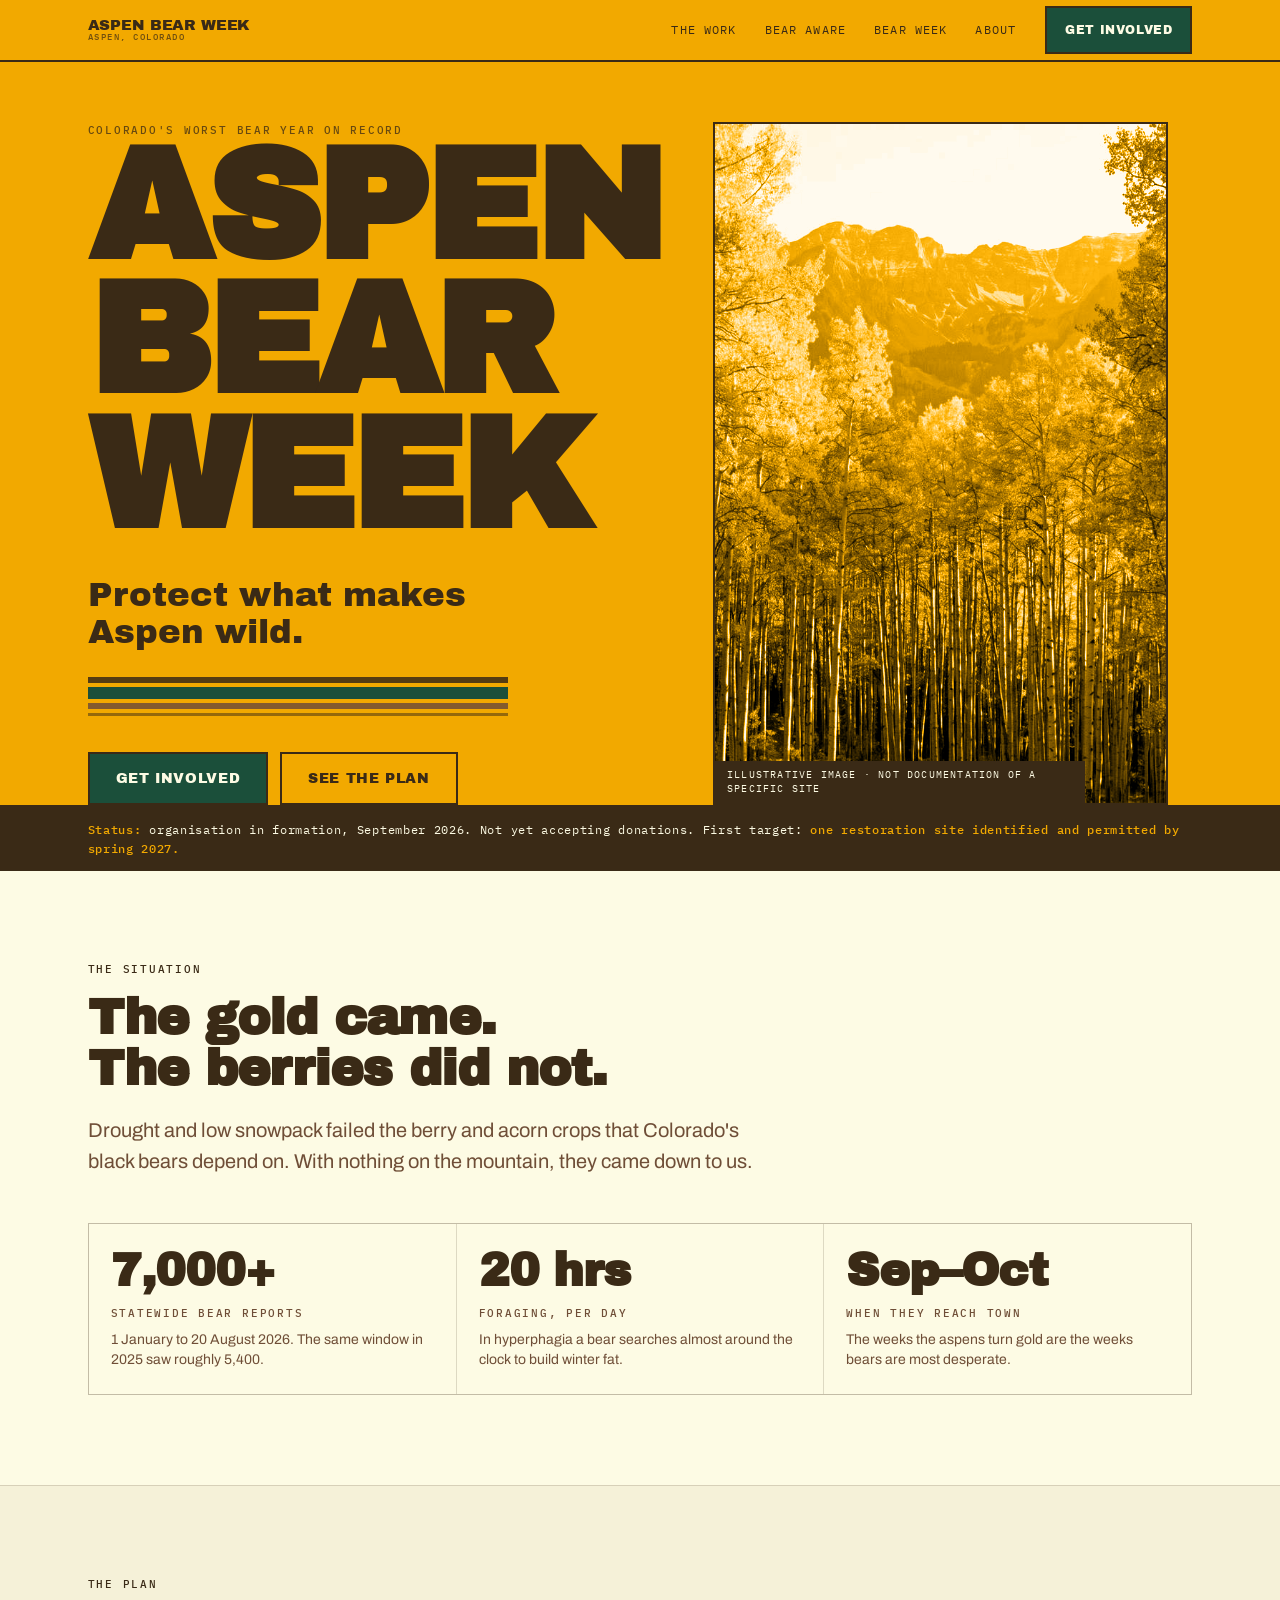
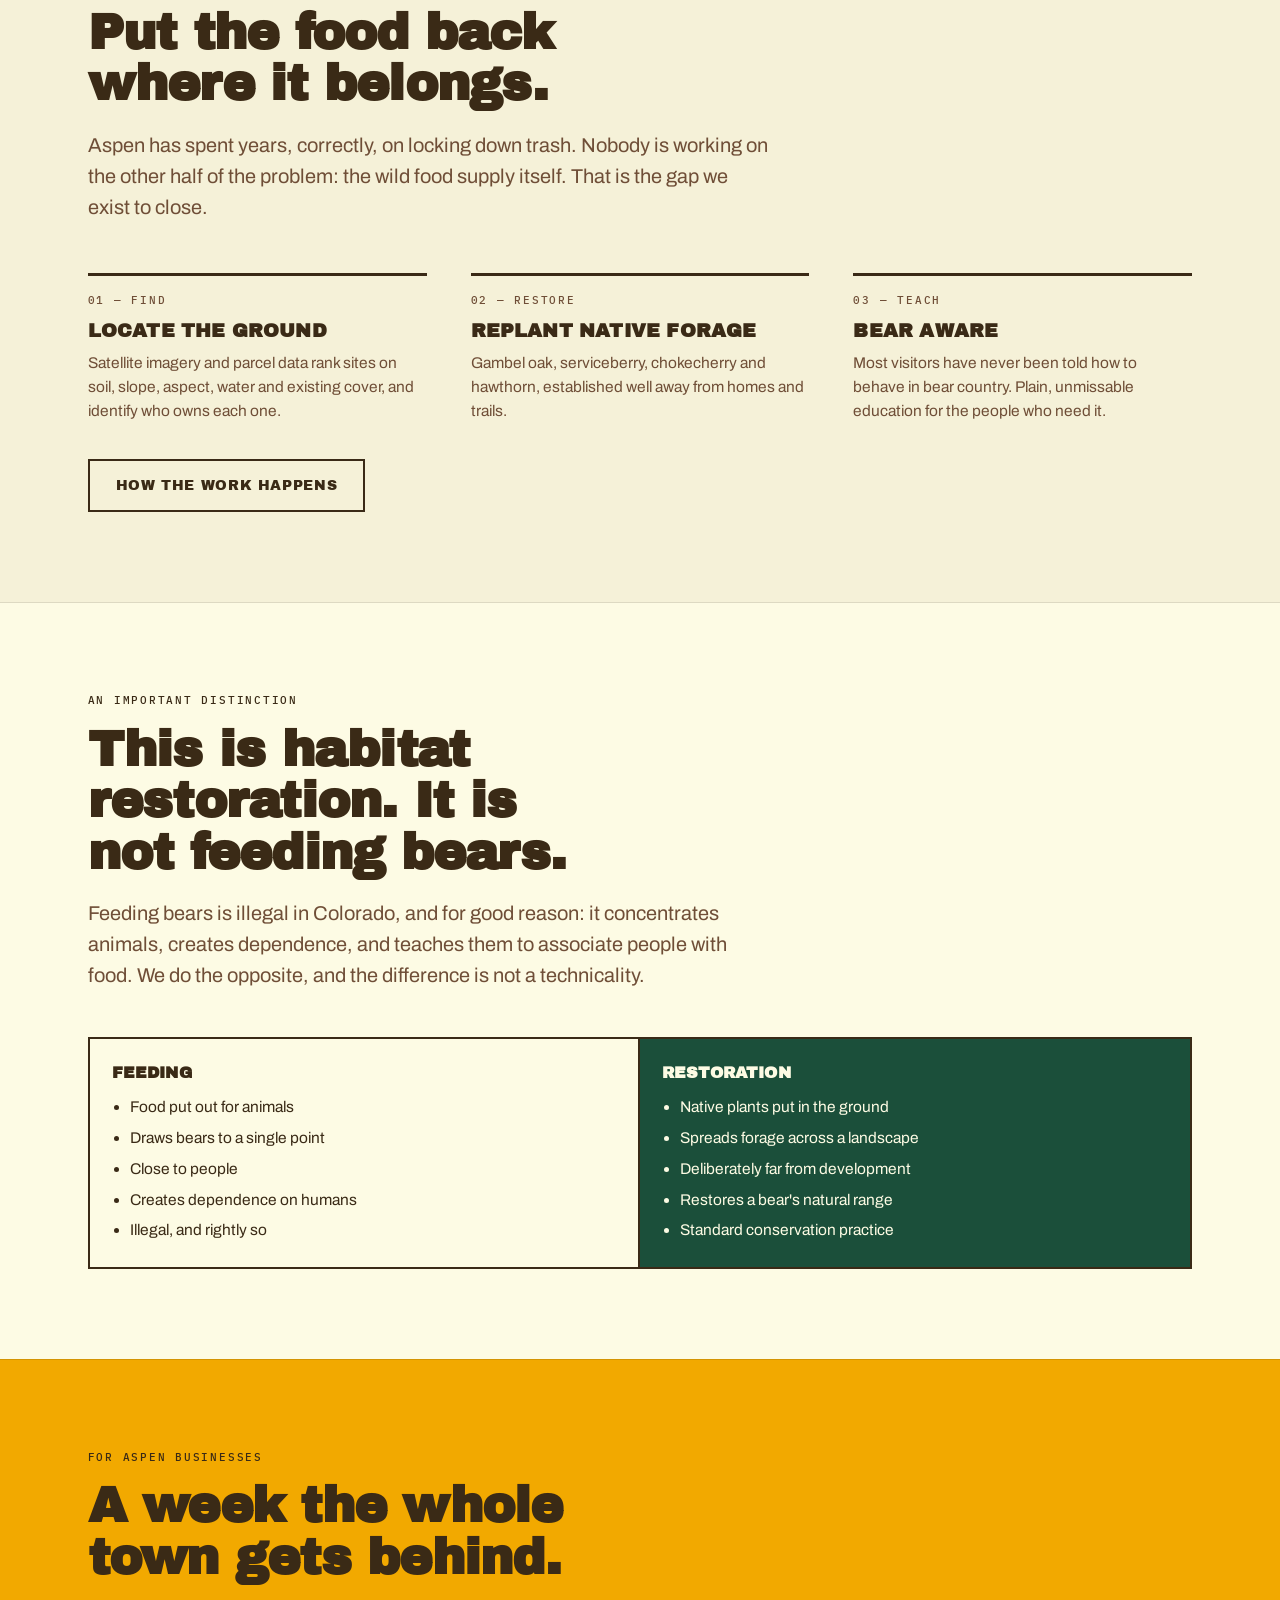
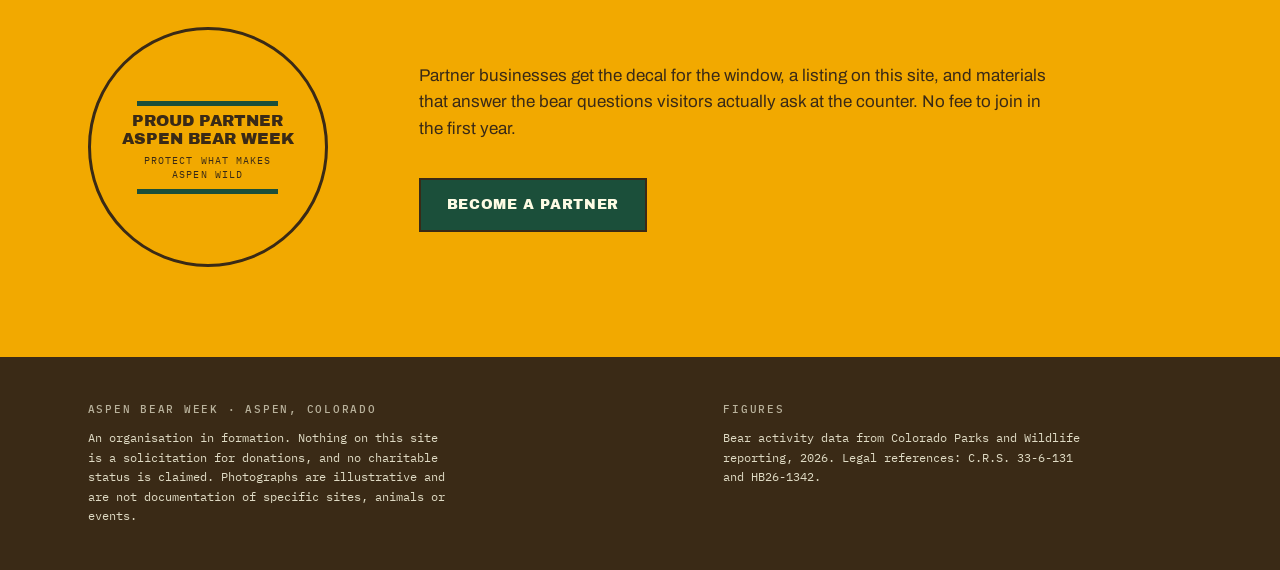
==== index.html @ c12201e0 "Aspen Bear Week: static site, six pages Multi-page rather than hash-routed, because search engines d" ====
<!doctype html>
<html lang="en">
<head>
<meta charset="utf-8">
<meta name="viewport" content="width=device-width, initial-scale=1">
<title>Aspen Bear Week</title>
<meta name="description" content="Colorado is having its worst bear year on record. Aspen Bear Week restores the native forage bears lost to drought, far from town. Habitat restoration, not feeding.">
<link rel="canonical" href="https://connor396.github.io/aspen-bear-week/">
<meta name="robots" content="index, follow">
<meta property="og:type" content="website">
<meta property="og:site_name" content="Aspen Bear Week">
<meta property="og:title" content="Aspen Bear Week">
<meta property="og:description" content="Colorado is having its worst bear year on record. Aspen Bear Week restores the native forage bears lost to drought, far from town. Habitat restoration, not feeding.">
<meta property="og:url" content="https://connor396.github.io/aspen-bear-week/">
<meta property="og:image" content="https://connor396.github.io/aspen-bear-week/assets/img/grove.jpg">
<meta name="twitter:card" content="summary_large_image">
<meta name="theme-color" content="#F2A900">
<link rel="preconnect" href="https://fonts.googleapis.com">
<link rel="preconnect" href="https://fonts.gstatic.com" crossorigin>
<link rel="stylesheet" href="https://fonts.googleapis.com/css2?family=Archivo+Black&family=Archivo:wght@400;500;600;700&family=IBM+Plex+Mono:wght@400;500&display=swap">
<link rel="stylesheet" href="assets/css/site.css">
</head>
<body>
<nav class="nav">
  <div class="nav-in">
    <a class="brand" href="">Aspen Bear Week<small>Aspen, Colorado</small></a>
    <button class="burger" id="burger" aria-expanded="false" aria-controls="links">Menu</button>
    <div class="links" id="links"><a href="the-work/">The Work</a><a href="bear-aware/">Bear Aware</a><a href="bear-week/">Bear Week</a><a href="about/">About</a></div>
    <a class="cta" href="get-involved/"><span class="cta-long">Get Involved</span><span class="cta-short">Join</span></a>
  </div>
</nav>

  <header class="hero">
    <div class="wrap hero-grid">
      <div>
        <span class="eyebrow" style="opacity:.75">Colorado's worst bear year on record</span>
        <h1 class="wordmark"><span>Aspen</span><span>Bear</span><span>Week</span></h1>
        <p class="claim">Protect what makes Aspen wild.</p>
        <div class="stripes" aria-hidden="true"><span></span><span></span><span></span><span></span></div>
        <div class="btns">
          <a class="btn" href="get-involved/">Get Involved</a>
          <a class="btn ghost" href="the-work/">See the plan</a>
        </div>
      </div>
      <figure class="media" style="margin:0">
        <img loading="lazy" decoding="async" src="assets/img/grove.jpg" alt="A dense aspen grove at peak autumn gold in the Colorado high country.">
        <figcaption>Illustrative image &middot; not documentation of a specific site</figcaption>
      </figure>
    </div>
  </header>

  <div class="status-bar">
    <div class="wrap">
      <b>Status:</b> organisation in formation, September 2026.
      Not yet accepting donations. First target: <b>one restoration site identified and permitted by spring 2027.</b>
    </div>
  </div>

  <section>
    <div class="wrap">
      <span class="eyebrow">The situation</span>
      <h2>The gold came. The berries did not.</h2>
      <p class="lede">Drought and low snowpack failed the berry and acorn crops that Colorado's
        black bears depend on. With nothing on the mountain, they came down to us.</p>
      <div class="grid3">
        <div class="fig"><b>7,000+</b><span class="eyebrow">Statewide bear reports</span>
          <small>1 January to 20 August 2026. The same window in 2025 saw roughly 5,400.</small></div>
        <div class="fig"><b>20 hrs</b><span class="eyebrow">Foraging, per day</span>
          <small>In hyperphagia a bear searches almost around the clock to build winter fat.</small></div>
        <div class="fig"><b>Sep&ndash;Oct</b><span class="eyebrow">When they reach town</span>
          <small>The weeks the aspens turn gold are the weeks bears are most desperate.</small></div>
      </div>
    </div>
  </section>

  <section class="band ruled">
    <div class="wrap">
      <span class="eyebrow">The plan</span>
      <h2>Put the food back where it belongs.</h2>
      <p class="lede">Aspen has spent years, correctly, on locking down trash. Nobody is working
        on the other half of the problem: the wild food supply itself. That is the gap we exist to close.</p>
      <div class="steps">
        <div class="step"><span class="eyebrow">01 &mdash; Find</span><h3>Locate the ground</h3>
          <p>Satellite imagery and parcel data rank sites on soil, slope, aspect, water and existing
             cover, and identify who owns each one.</p></div>
        <div class="step"><span class="eyebrow">02 &mdash; Restore</span><h3>Replant native forage</h3>
          <p>Gambel oak, serviceberry, chokecherry and hawthorn, established well away from homes
             and trails.</p></div>
        <div class="step"><span class="eyebrow">03 &mdash; Teach</span><h3>Bear Aware</h3>
          <p>Most visitors have never been told how to behave in bear country. Plain, unmissable
             education for the people who need it.</p></div>
      </div>
      <div class="btns"><a class="btn ghost" href="the-work/">How the work happens</a></div>
    </div>
  </section>

  <section class="ruled">
    <div class="wrap">
      <span class="eyebrow">An important distinction</span>
      <h2>This is habitat restoration. It is not feeding bears.</h2>
      <p class="lede">Feeding bears is illegal in Colorado, and for good reason: it concentrates
        animals, creates dependence, and teaches them to associate people with food. We do the
        opposite, and the difference is not a technicality.</p>
      <div class="distinction">
        <div class="no"><h3>Feeding</h3><ul>
          <li>Food put out for animals</li><li>Draws bears to a single point</li>
          <li>Close to people</li><li>Creates dependence on humans</li>
          <li>Illegal, and rightly so</li></ul></div>
        <div class="yes"><h3>Restoration</h3><ul>
          <li>Native plants put in the ground</li><li>Spreads forage across a landscape</li>
          <li>Deliberately far from development</li><li>Restores a bear's natural range</li>
          <li>Standard conservation practice</li></ul></div>
      </div>
    </div>
  </section>

  <section class="band-gold ruled">
    <div class="wrap">
      <span class="eyebrow">For Aspen businesses</span>
      <h2>A week the whole town gets behind.</h2>
      <div class="split">
        <div class="decal" role="img" aria-label="Window decal reading: Proud Partner, Aspen Bear Week, Protect what makes Aspen wild.">
          <span class="band-line" aria-hidden="true"></span>
          <span class="t1">Proud Partner<br>Aspen Bear Week</span>
          <span class="t2">Protect what makes Aspen wild</span>
          <span class="band-line" aria-hidden="true"></span>
        </div>
        <div>
          <p style="margin-top:0">Partner businesses get the decal for the window, a listing on this
            site, and materials that answer the bear questions visitors actually ask at the counter.
            No fee to join in the first year.</p>
          <div class="btns"><a class="btn" href="bear-week/">Become a partner</a></div>
        </div>
      </div>
    </div>
  </section><script type="application/ld+json">
{"@context":"https://schema.org","@type":"NGO","name":"Aspen Bear Week",
 "url":"https://connor396.github.io/aspen-bear-week/","description":"Restoring native bear forage habitat around Aspen, Colorado.",
 "areaServed":{"@type":"Place","name":"Aspen, Pitkin County, Colorado"},
 "image":"https://connor396.github.io/aspen-bear-week/assets/img/grove.jpg"}
</script>
<footer>
  <div class="wrap foot">
    <div>
      <span class="eyebrow">Aspen Bear Week &middot; Aspen, Colorado</span>
      <p>An organisation in formation. Nothing on this site is a solicitation for donations, and
         no charitable status is claimed. Photographs are illustrative and are not documentation
         of specific sites, animals or events.</p>
    </div>
    <div>
      <span class="eyebrow">Figures</span>
      <p>Bear activity data from Colorado Parks and Wildlife reporting, 2026. Legal references:
         C.R.S. 33-6-131 and HB26-1342.</p>
    </div>
  </div>
</footer>
<script>
(function(){
  var b = document.getElementById("burger"), l = document.getElementById("links");
  if (!b || !l) return;
  b.addEventListener("click", function(){
    var open = l.classList.toggle("open");
    b.setAttribute("aria-expanded", open ? "true" : "false");
  });
})();
</script>
</body>
</html>
---- assets/css/site.css ----
:root{
    --gold:#F2A900; --gold-deep:#D89400;
    --ink:#3A2A16; --oak:#6F4E37;
    --green:#1B4F3A; --green-lift:#25654B;
    --bone:#FDFBE4; --bone-2:#F5F1D8;
    --rule:rgba(58,42,22,.16); --rule-hard:rgba(58,42,22,.4);
    --display:"Archivo Black","Arial Black",Helvetica,sans-serif;
    --body:"Archivo","Helvetica Neue",Helvetica,Arial,sans-serif;
    --mono:"IBM Plex Mono",ui-monospace,"SF Mono",Menlo,monospace;
    --pad:clamp(18px,4.5vw,64px); --maxw:1220px; --navh:60px;
  }
  *{box-sizing:border-box}
  html{-webkit-text-size-adjust:100%;scroll-behavior:smooth;overflow-x:clip}
  body{margin:0;background:var(--bone);color:var(--ink);font-family:var(--body);
       font-size:17px;line-height:1.55;-webkit-font-smoothing:antialiased;
       overflow-x:clip;max-width:100vw}
  .wrap{max-width:var(--maxw);margin:0 auto;padding-inline:var(--pad)}
  img{max-width:100%}

  .eyebrow{font-family:var(--mono);font-size:11px;font-weight:500;
           letter-spacing:.16em;text-transform:uppercase;display:block}

  /* ============ NAV ============ */
  .nav{position:sticky;top:0;z-index:60;background:var(--gold);
       border-bottom:2px solid var(--ink)}
  .nav-in{max-width:var(--maxw);margin:0 auto;padding-inline:var(--pad);
          min-height:var(--navh);display:flex;align-items:center;gap:18px}
  .brand{font-family:var(--display);font-size:15px;text-transform:uppercase;
         letter-spacing:-.01em;color:var(--ink);text-decoration:none;
         line-height:1.05;white-space:nowrap;margin-right:auto}
  .brand small{display:block;font-family:var(--mono);font-size:8.5px;
               letter-spacing:.18em;opacity:.7;font-weight:500}
  .links{display:flex;gap:6px;align-items:center}
  .links a{font-family:var(--mono);font-size:11.5px;letter-spacing:.1em;
           text-transform:uppercase;color:var(--ink);text-decoration:none;
           padding:10px 11px;border-radius:2px;white-space:nowrap}
  .links a:hover{background:rgba(58,42,22,.1)}
  .links a[aria-current="page"]{background:var(--ink);color:var(--gold)}
  .nav .cta{font-family:var(--display);font-size:12px;letter-spacing:.05em;
            text-transform:uppercase;background:var(--green);color:var(--bone);
            text-decoration:none;padding:13px 18px;border:2px solid var(--ink);
            white-space:nowrap;min-height:44px;display:inline-flex;align-items:center}
  .nav .cta:hover{background:var(--green-lift)}
  a:focus-visible,button:focus-visible{outline:3px solid var(--ink);outline-offset:2px}
  .burger{display:none;background:var(--ink);color:var(--gold);border:0;
          font-family:var(--mono);font-size:11px;letter-spacing:.1em;
          text-transform:uppercase;padding:0 14px;min-height:44px;cursor:pointer}
  @media (max-width:900px){
    .links{position:absolute;top:100%;left:0;right:0;background:var(--gold);
           border-bottom:2px solid var(--ink);flex-direction:column;
           align-items:stretch;gap:0;padding:6px var(--pad) 14px;display:none}
    .links.open{display:flex}
    .links a{padding:14px 4px;border-top:1px solid var(--rule);font-size:13px}
    .burger{display:inline-flex;align-items:center}
    .nav .cta{font-size:11px;padding:12px 14px}
  }
  /* at phone width the three nav items must still fit on one line */
  .cta-long{display:inline}
  .cta-short{display:none}
  @media (max-width:520px){
    .nav-in{gap:8px;min-height:56px}
    .brand{font-size:12.5px;letter-spacing:0}
    .brand small{display:none}
    .burger{padding:0 10px;font-size:10px}
    .nav .cta{font-size:11px;padding:10px 12px;letter-spacing:.02em}
    .cta-long{display:none}
    .cta-short{display:inline}
  }

  /* ============ SHARED ============ */
    section{padding-block:clamp(46px,7vw,96px)}
  .tight{padding-block:clamp(34px,5vw,62px)}
  .band{background:var(--bone-2)}
  .band-gold{background:var(--gold)}
  .band-ink{background:var(--ink);color:var(--bone)}
  .ruled{border-top:1px solid var(--rule)}

  h1,h2,h3{text-wrap:balance;margin:0}
  h2{font-family:var(--display);font-size:clamp(27px,4.3vw,50px);line-height:1.03;
     letter-spacing:-.015em;margin-top:14px;max-width:19ch}
  h3{font-family:var(--display);font-size:19px;line-height:1.2;
     text-transform:uppercase;letter-spacing:.01em}
  .lede{font-size:clamp(16.5px,1.8vw,20px);max-width:62ch;margin:20px 0 0;color:var(--oak)}
  .band-ink .lede,.band-gold .lede{color:inherit;opacity:.9}
  p{max-width:64ch}

  .btn{display:inline-flex;align-items:center;min-height:48px;
       font-family:var(--display);font-size:14px;text-transform:uppercase;
       letter-spacing:.045em;text-decoration:none;padding:14px 26px;
       border:2px solid var(--ink);background:var(--green);color:var(--bone);
       transition:background .15s ease,transform .15s ease}
  .btn:hover{background:var(--green-lift);transform:translateY(-2px)}
  .btn.ghost{background:transparent;color:var(--ink)}
  .btn.ghost:hover{background:rgba(58,42,22,.09)}
  .btns{display:flex;flex-wrap:wrap;gap:12px;margin-top:clamp(24px,3.5vw,36px)}

  /* ============ DUOTONE MEDIA ============ */
  .media{position:relative;overflow:hidden;background:var(--gold);
         border:2px solid var(--ink);line-height:0}
  .media img{width:100%;display:block;filter:grayscale(1) contrast(1.12) brightness(.98);
             mix-blend-mode:luminosity}
  .media figcaption{position:absolute;left:0;bottom:0;background:var(--ink);
                    color:var(--bone);font-family:var(--mono);font-size:10px;
                    letter-spacing:.12em;text-transform:uppercase;padding:7px 12px;
                    line-height:1.4;max-width:82%}

  /* ============ HERO ============ */
  .hero{background:var(--gold);border-bottom:3px solid var(--ink);
        padding-block:clamp(34px,5vw,60px) 0;overflow:hidden}
  .wordmark{font-family:var(--display);font-size:clamp(58px,17.5vw,158px);
            line-height:.85;letter-spacing:-.03em;text-transform:uppercase}
  .wordmark span{display:block}
  .claim{font-family:var(--display);font-size:clamp(22px,4.2vw,34px);
         line-height:1.1;margin:clamp(22px,3.2vw,34px) 0 0;max-width:18ch}
  .hero-grid{display:grid;grid-template-columns:1fr;gap:clamp(30px,4vw,44px);
             align-items:end}
  .hero .media{border-width:2px 0 0 0;margin-top:clamp(34px,5vw,54px)}
  @media (min-width:960px){
    .hero-grid{grid-template-columns:1.05fr .95fr;gap:52px}
    .hero .media{border:2px solid var(--ink);margin-top:0;align-self:stretch}
    .hero .media img{height:100%;object-fit:cover}
  }
  .stripes{display:flex;flex-direction:column;gap:4px;max-width:420px;margin-top:26px}
  .stripes span{display:block;height:6px;background:var(--ink);opacity:.85}
  .stripes span:nth-child(2){height:12px;background:var(--green);opacity:1}
  .stripes span:nth-child(3){height:6px;background:var(--oak)}
  .stripes span:nth-child(4){height:3px;background:var(--ink);opacity:.5}

  /* ============ STATUS BAR ============ */
  .status-bar{background:var(--ink);color:var(--bone);
              font-family:var(--mono);font-size:11.5px;letter-spacing:.06em;
              padding-block:13px;line-height:1.6}
  .status-bar b{color:var(--gold);font-weight:500}

  /* ============ GRIDS (1 or 3, never an orphan) ============ */
  .grid3{display:grid;grid-template-columns:1fr;gap:1px;background:var(--rule);
         border:1px solid var(--rule);margin-top:clamp(28px,4vw,46px)}
  .grid3 > *{background:var(--bone);padding:24px 22px}
  .band .grid3 > *{background:var(--bone-2)}
  @media (min-width:780px){ .grid3{grid-template-columns:repeat(3,1fr)} }

  .fig b{display:block;font-family:var(--display);font-size:clamp(32px,4vw,46px);
         line-height:1;letter-spacing:-.02em;font-variant-numeric:tabular-nums}
  .fig .eyebrow{color:var(--oak);margin-top:11px}
  .fig small{display:block;margin-top:8px;font-size:14px;color:var(--oak);line-height:1.45}

  .steps{display:grid;grid-template-columns:1fr;gap:clamp(26px,3.5vw,44px);
         margin-top:clamp(30px,4vw,50px)}
  @media (min-width:780px){ .steps{grid-template-columns:repeat(3,1fr)} }
  .step{border-top:3px solid var(--ink);padding-top:16px}
  .step .eyebrow{color:var(--oak)}
  .step h3{margin:11px 0 8px}
  .step p{font-size:15.5px;margin:0;color:var(--oak)}

  /* ============ DISTINCTION ============ */
  .distinction{display:grid;grid-template-columns:1fr;border:2px solid var(--ink);
               margin-top:clamp(28px,4vw,46px)}
  .distinction > div{padding:24px 22px}
  .distinction .yes{background:var(--green);color:var(--bone)}
  .distinction h3{font-size:16px;margin:0 0 13px}
  .distinction ul{margin:0;padding-left:18px;font-size:15.5px;line-height:1.6}
  .distinction li + li{margin-top:6px}
  .distinction .no{border-bottom:2px solid var(--ink)}
  @media (min-width:720px){
    .distinction{grid-template-columns:1fr 1fr}
    .distinction .no{border-bottom:0;border-right:2px solid var(--ink)}
  }

  /* ============ KNOWLEDGE CARDS ============ */
  .cards{display:grid;grid-template-columns:1fr;gap:clamp(20px,2.5vw,26px);
         margin-top:clamp(30px,4vw,50px)}
  @media (min-width:800px){ .cards{grid-template-columns:1fr 1fr} }
  .card{border:2px solid var(--ink);background:var(--bone);
        padding:26px 24px;display:flex;flex-direction:column;gap:12px}
  .band .card{background:var(--bone-2)}
  .card .eyebrow{color:var(--oak)}
  .card h3{font-size:20px}
  .card p{font-size:15.5px;margin:0;color:var(--oak)}
  .card ul{margin:0;padding-left:18px;font-size:15.5px;color:var(--oak);line-height:1.6}
  .card li + li{margin-top:6px}
  .card .src{margin-top:auto;padding-top:8px;font-family:var(--mono);
             font-size:10px;letter-spacing:.09em;text-transform:uppercase;
             color:var(--oak);opacity:.85;line-height:1.5}

  /* ============ FACTS LIST ============ */
  .facts{margin-top:clamp(28px,4vw,44px);border-top:1px solid var(--rule)}
  .fact{display:grid;grid-template-columns:1fr;gap:4px;
        padding:18px 0;border-bottom:1px solid var(--rule)}
  @media (min-width:720px){ .fact{grid-template-columns:230px 1fr;gap:24px;align-items:baseline} }
  .fact dt{font-family:var(--mono);font-size:11px;letter-spacing:.13em;
           text-transform:uppercase;color:var(--oak)}
  .fact dd{margin:0;font-size:16px;max-width:60ch}

  /* ============ PARTNER STRIP ============ */
  .decal{display:flex;flex-direction:column;align-items:center;justify-content:center;
         text-align:center;background:var(--gold);border:3px solid var(--ink);
         border-radius:50%;aspect-ratio:1;width:min(240px,66vw);gap:6px;padding:22px}
  .decal .band-line{width:74%;height:5px;background:var(--green)}
  .decal .t1{font-family:var(--display);font-size:clamp(13px,3.4vw,16px);
             text-transform:uppercase;line-height:1.12}
  .decal .t2{font-family:var(--mono);font-size:9.5px;letter-spacing:.11em;
             text-transform:uppercase;line-height:1.5;max-width:22ch}
  .split{display:grid;grid-template-columns:1fr;gap:clamp(28px,4vw,52px);align-items:center;
         margin-top:clamp(28px,4vw,44px)}
  @media (min-width:820px){ .split{grid-template-columns:280px 1fr} }

  /* ============ FOOTER ============ */
  footer{background:var(--ink);color:var(--bone);padding-block:44px}
  .foot{display:grid;grid-template-columns:1fr;gap:26px}
  @media (min-width:780px){ .foot{grid-template-columns:1.3fr 1fr} }
  footer .eyebrow{opacity:.65}
  footer p{font-family:var(--mono);font-size:11.5px;line-height:1.7;
           opacity:.85;max-width:52ch;margin:10px 0 0}
  footer a{color:var(--gold)}

  @media (prefers-reduced-motion:reduce){
    html{scroll-behavior:auto}
    *{animation:none !important;transition:none !important}
  }
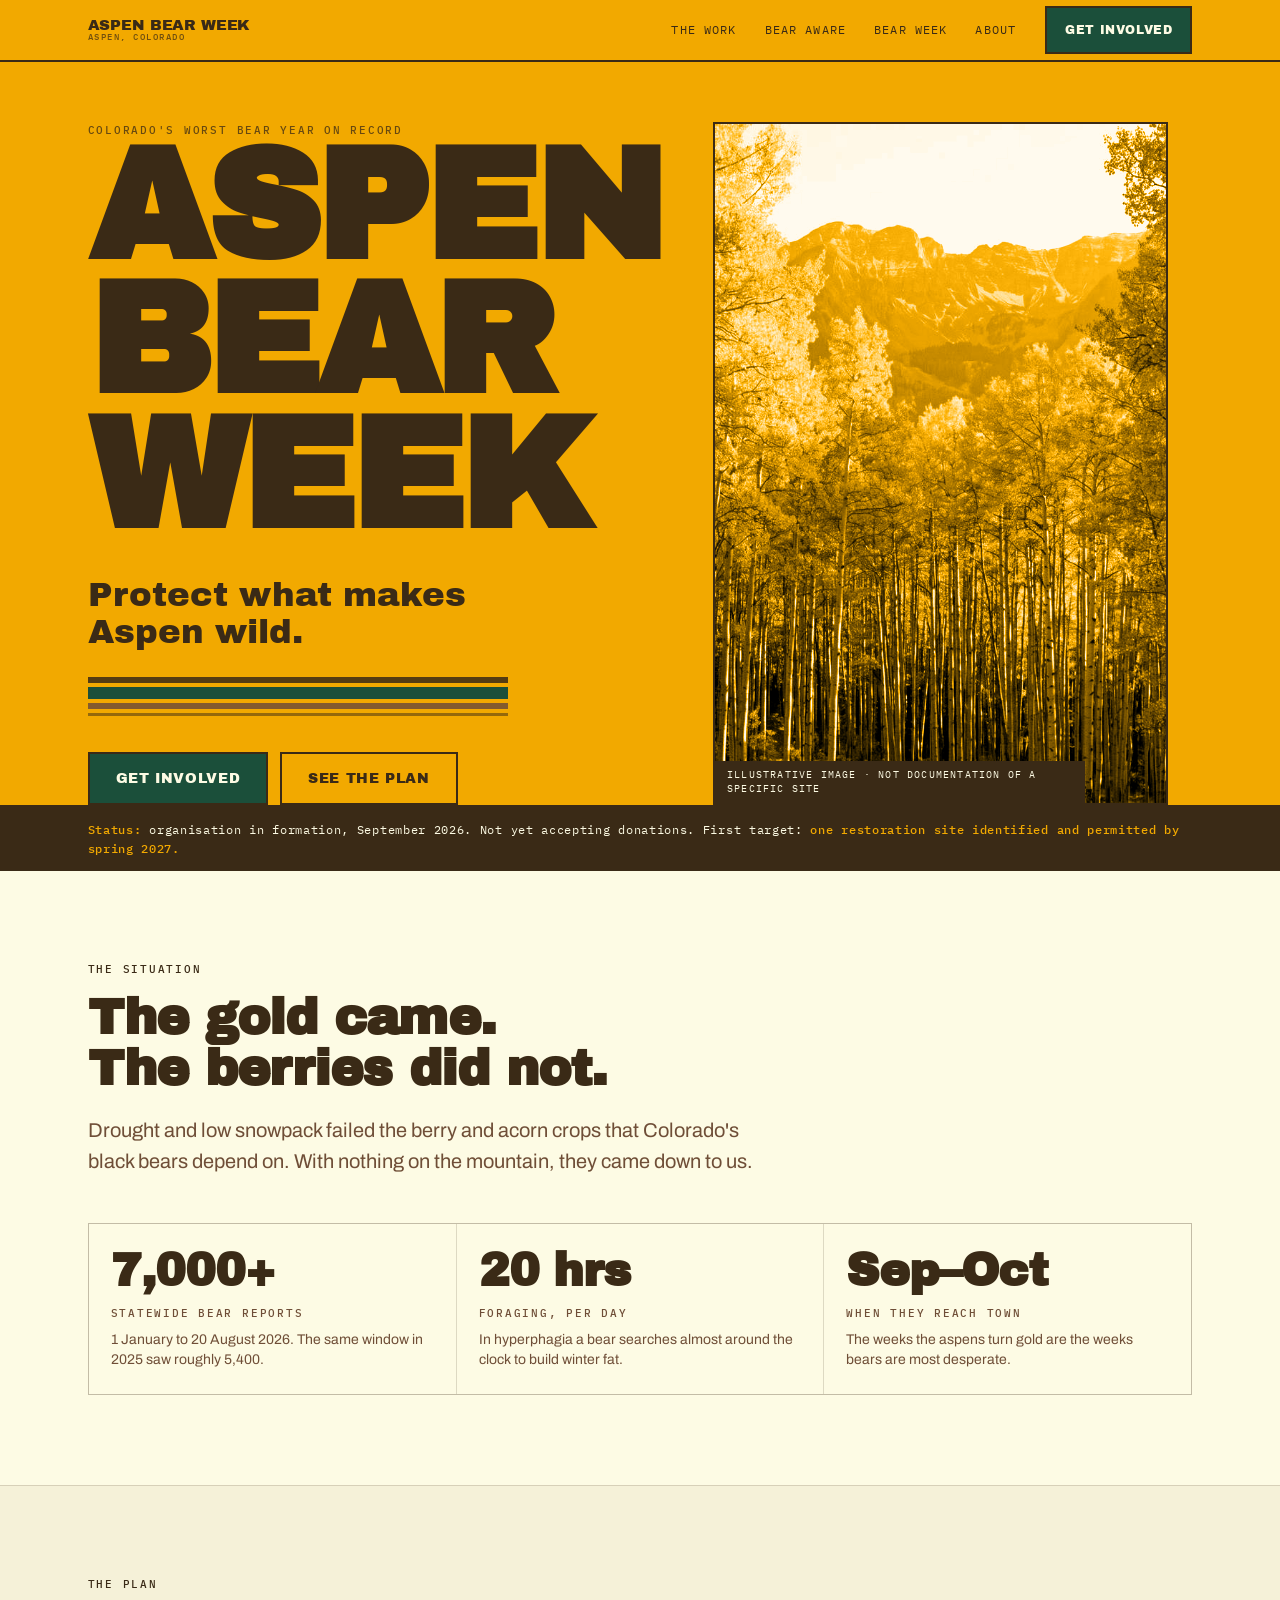
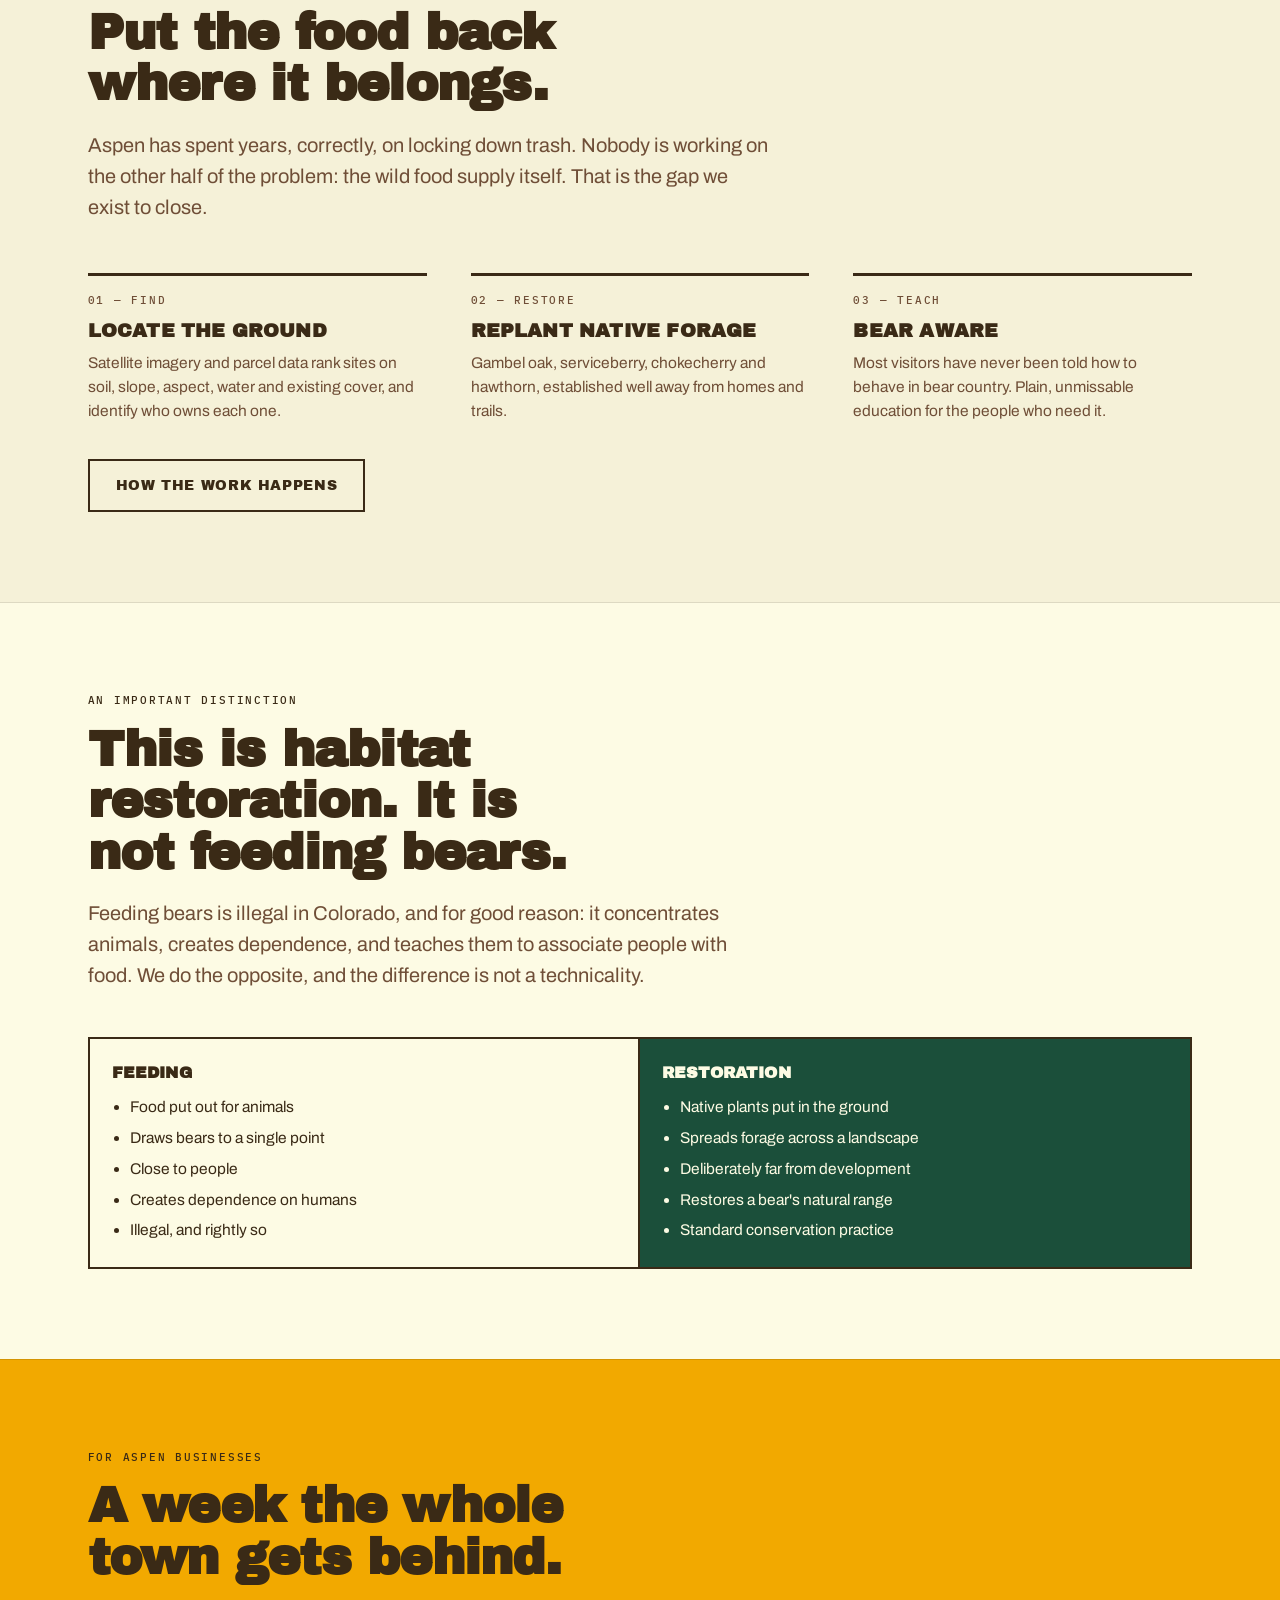
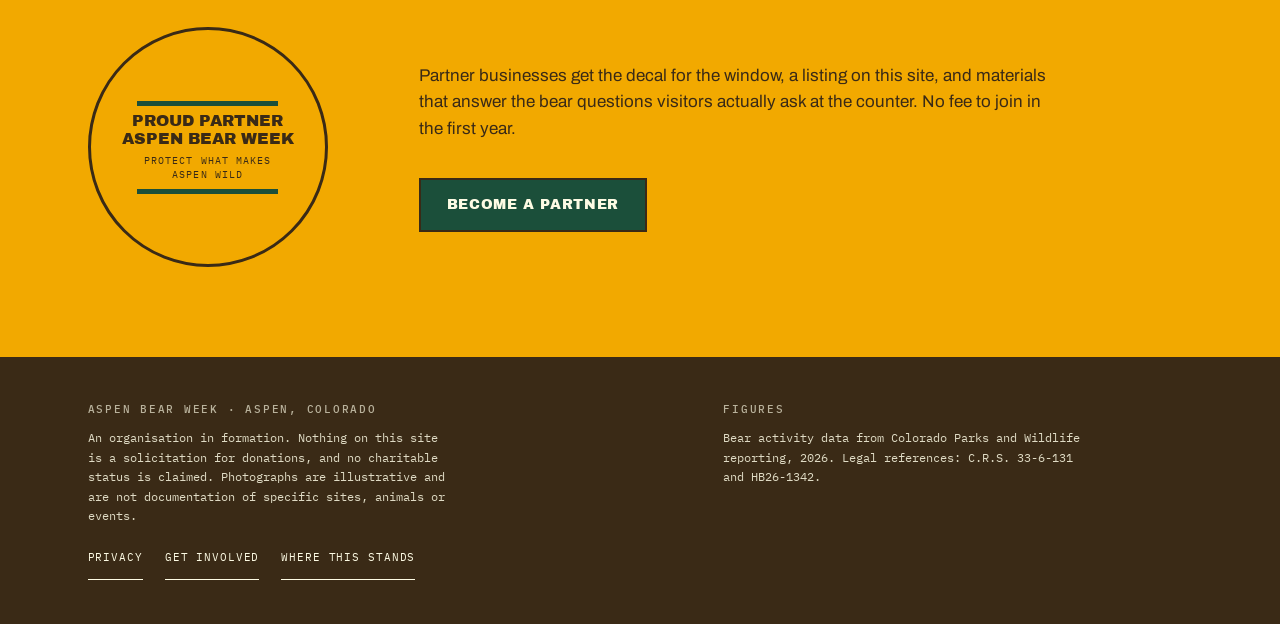
==== commit 2a4ef47a: "Capture layer: a list, four paths, and the reason there is no donate button The site could be read b" ====
--- a/index.html
+++ b/index.html
@@ -146,6 +146,11 @@
       <p>An organisation in formation. Nothing on this site is a solicitation for donations, and
          no charitable status is claimed. Photographs are illustrative and are not documentation
          of specific sites, animals or events.</p>
+      <nav class="foot-links" aria-label="Footer">
+        <a href="privacy/">Privacy</a>
+        <a href="get-involved/">Get involved</a>
+        <a href="about/">Where this stands</a>
+      </nav>
     </div>
     <div>
       <span class="eyebrow">Figures</span>
--- a/assets/css/site.css
+++ b/assets/css/site.css
@@ -217,3 +217,118 @@
     html{scroll-behavior:auto}
     *{animation:none !important;transition:none !important}
   }
+
+  /* ============ CAPTURE ============
+     A line to write on, not a card. No box, no radius, no shadow: the field is
+     a rule, the way it is on a form printed letterpress. Works on bone and on
+     ink without a second component. */
+  .capture{margin-top:clamp(30px,4vw,46px);max-width:640px}
+  .cap-label{display:block;font-family:var(--display);font-size:clamp(17px,2.2vw,21px);
+             line-height:1.15;letter-spacing:-.005em;margin-bottom:14px}
+  .cap-row{display:flex;flex-wrap:wrap;gap:12px;align-items:stretch}
+  .cap-input,.cap-select{flex:1 1 240px;min-width:0;min-height:52px;
+             font-family:var(--body);font-size:17px;color:inherit;
+             background:transparent;border:0;border-bottom:2px solid var(--rule-hard);
+             padding:10px 2px;border-radius:0;-webkit-appearance:none;appearance:none}
+  .cap-input::placeholder{color:var(--oak);opacity:.55}
+  .cap-input:focus,.cap-select:focus{outline:0;border-bottom-color:var(--green)}
+  .cap-input:focus-visible,.cap-select:focus-visible{outline:3px solid var(--ink);
+             outline-offset:3px}
+  .cap-select{cursor:pointer;
+    background-image:linear-gradient(45deg,transparent 50%,currentColor 50%),
+                     linear-gradient(135deg,currentColor 50%,transparent 50%);
+    background-position:calc(100% - 13px) 22px,calc(100% - 7px) 22px;
+    background-size:6px 6px,6px 6px;background-repeat:no-repeat;padding-right:30px}
+  .cap-btn{flex:0 0 auto;min-height:52px}
+  .cap-note{font-family:var(--mono);font-size:11px;letter-spacing:.06em;line-height:1.7;
+            color:var(--oak);margin:13px 0 0;max-width:52ch}
+  .cap-note a{color:inherit;text-underline-offset:3px}
+  .cap-pending{font-family:var(--mono);font-size:12px;letter-spacing:.05em;line-height:1.75;
+               color:var(--oak);margin:0;max-width:48ch;
+               border-left:3px solid var(--rule-hard);padding-left:14px}
+
+  /* on the ink band the rule and the quiet text have to invert */
+  .band-ink .cap-input,.band-ink .cap-select{border-bottom-color:rgba(253,251,228,.4)}
+  .band-ink .cap-input::placeholder{color:var(--bone);opacity:.42}
+  .band-ink .cap-input:focus,.band-ink .cap-select:focus{border-bottom-color:var(--gold)}
+  .band-ink .cap-input:focus-visible,.band-ink .cap-select:focus-visible{
+             outline-color:var(--gold)}
+  .band-ink .cap-note,.band-ink .cap-pending{color:var(--bone);opacity:.72}
+  .band-ink .cap-pending{border-left-color:rgba(253,251,228,.4);opacity:.8}
+  .band-ink .cap-btn{background:var(--gold);color:var(--ink);border-color:var(--bone)}
+  .band-ink .cap-btn:hover{background:var(--bone)}
+  .band-gold .cap-input,.band-gold .cap-select{border-bottom-color:var(--ink)}
+  .band-gold .cap-input::placeholder{color:var(--ink);opacity:.5}
+  .band-gold .cap-note,.band-gold .cap-pending{color:var(--ink);opacity:.8}
+
+  /* ============ SITEWIDE SIGNUP BAND ============ */
+  .signup-band{border-top:3px solid var(--ink);padding-block:clamp(40px,5.5vw,72px)}
+  .signup-grid{display:grid;grid-template-columns:1fr;gap:clamp(24px,3vw,56px);
+               align-items:start}
+  @media (min-width:900px){ .signup-grid{grid-template-columns:1fr 1fr;gap:64px} }
+  .signup-h{font-family:var(--display);font-size:clamp(23px,3.1vw,36px);line-height:1.06;
+            letter-spacing:-.015em;margin:0;max-width:17ch}
+  .signup-p{font-size:15.5px;color:var(--bone);opacity:.78;margin:16px 0 0;max-width:46ch}
+  .signup-grid .capture{margin-top:0}
+
+  /* ============ INVOLVEMENT PATHS ============
+     Deliberately unequal. The two that unblock a planting season get the room;
+     the two that are advice sit underneath at half the weight. The layout is
+     telling you what the organisation actually needs. */
+  .paths{display:grid;grid-template-columns:1fr;gap:1px;background:var(--rule);
+         border:2px solid var(--ink);margin-top:clamp(28px,4vw,46px)}
+  .path{background:var(--bone);padding:26px 24px}
+  .path h3{margin:11px 0 10px;font-size:20px}
+  .path p{font-size:15.5px;margin:0;color:var(--oak)}
+  .path p + p{margin-top:11px}
+  .path .eyebrow{color:var(--oak)}
+  .path-lead{background:var(--bone-2)}
+  .path-lead h3{font-size:clamp(21px,2.6vw,25px)}
+  @media (min-width:840px){
+    .paths{grid-template-columns:1fr 1fr}
+    .path{padding:32px 30px}
+    .path-lead{padding:38px 30px}
+  }
+
+  /* ============ THE FUND GATE ============
+     Numbered because it genuinely is a sequence: each step needs the one above
+     it. This is the proof layer doing double duty as the reason there is no
+     donate button. */
+  .gate{list-style:none;counter-reset:g;margin:clamp(28px,4vw,44px) 0 0;padding:0;
+        border-top:1px solid rgba(253,251,228,.28)}
+  .gate-item{counter-increment:g;display:grid;grid-template-columns:auto 1fr;
+             gap:16px 18px;padding:20px 0;
+             border-bottom:1px solid rgba(253,251,228,.28)}
+  .gate-item::before{content:counter(g);font-family:var(--display);
+             font-size:clamp(26px,3.4vw,38px);line-height:.9;color:var(--gold);
+             font-variant-numeric:tabular-nums;grid-row:1 / span 2}
+  .gate-item h3{margin:0;font-size:clamp(16px,2vw,19px);text-transform:none;
+             letter-spacing:-.005em;align-self:center}
+  .gate-item p{margin:0;grid-column:2;font-size:15px;color:var(--bone);opacity:.74;
+             max-width:56ch}
+  @media (max-width:600px){
+    .gate-item{gap:8px 14px}
+    .gate-item h3{align-self:start}
+  }
+  .gate-foot{font-family:var(--mono);font-size:12px;letter-spacing:.05em;line-height:1.8;
+             margin:26px 0 0;max-width:56ch;opacity:.82}
+
+  /* Footer nav: real targets, so it is a nav rather than a line of text.
+     Separators are the gaps, not middots. */
+  .foot-links{display:flex;flex-wrap:wrap;gap:0 22px;margin-top:10px;
+              font-family:var(--mono);font-size:11px;letter-spacing:.08em;
+              text-transform:uppercase}
+  .foot-links a{display:inline-flex;align-items:center;min-height:44px;
+                color:inherit;text-decoration:none;
+                box-shadow:inset 0 -1px 0 currentColor}
+  .foot-links a:hover{color:var(--gold)}
+
+  /* The wordmark is the way home and has to be a target, not a caption. */
+  .brand{display:inline-flex;flex-direction:column;justify-content:center;
+         min-height:44px;padding-block:4px}
+
+  @media (prefers-reduced-motion:reduce){
+    *{animation-duration:.01ms !important;animation-iteration-count:1 !important;
+      transition-duration:.01ms !important;scroll-behavior:auto !important}
+    .btn:hover{transform:none}
+  }
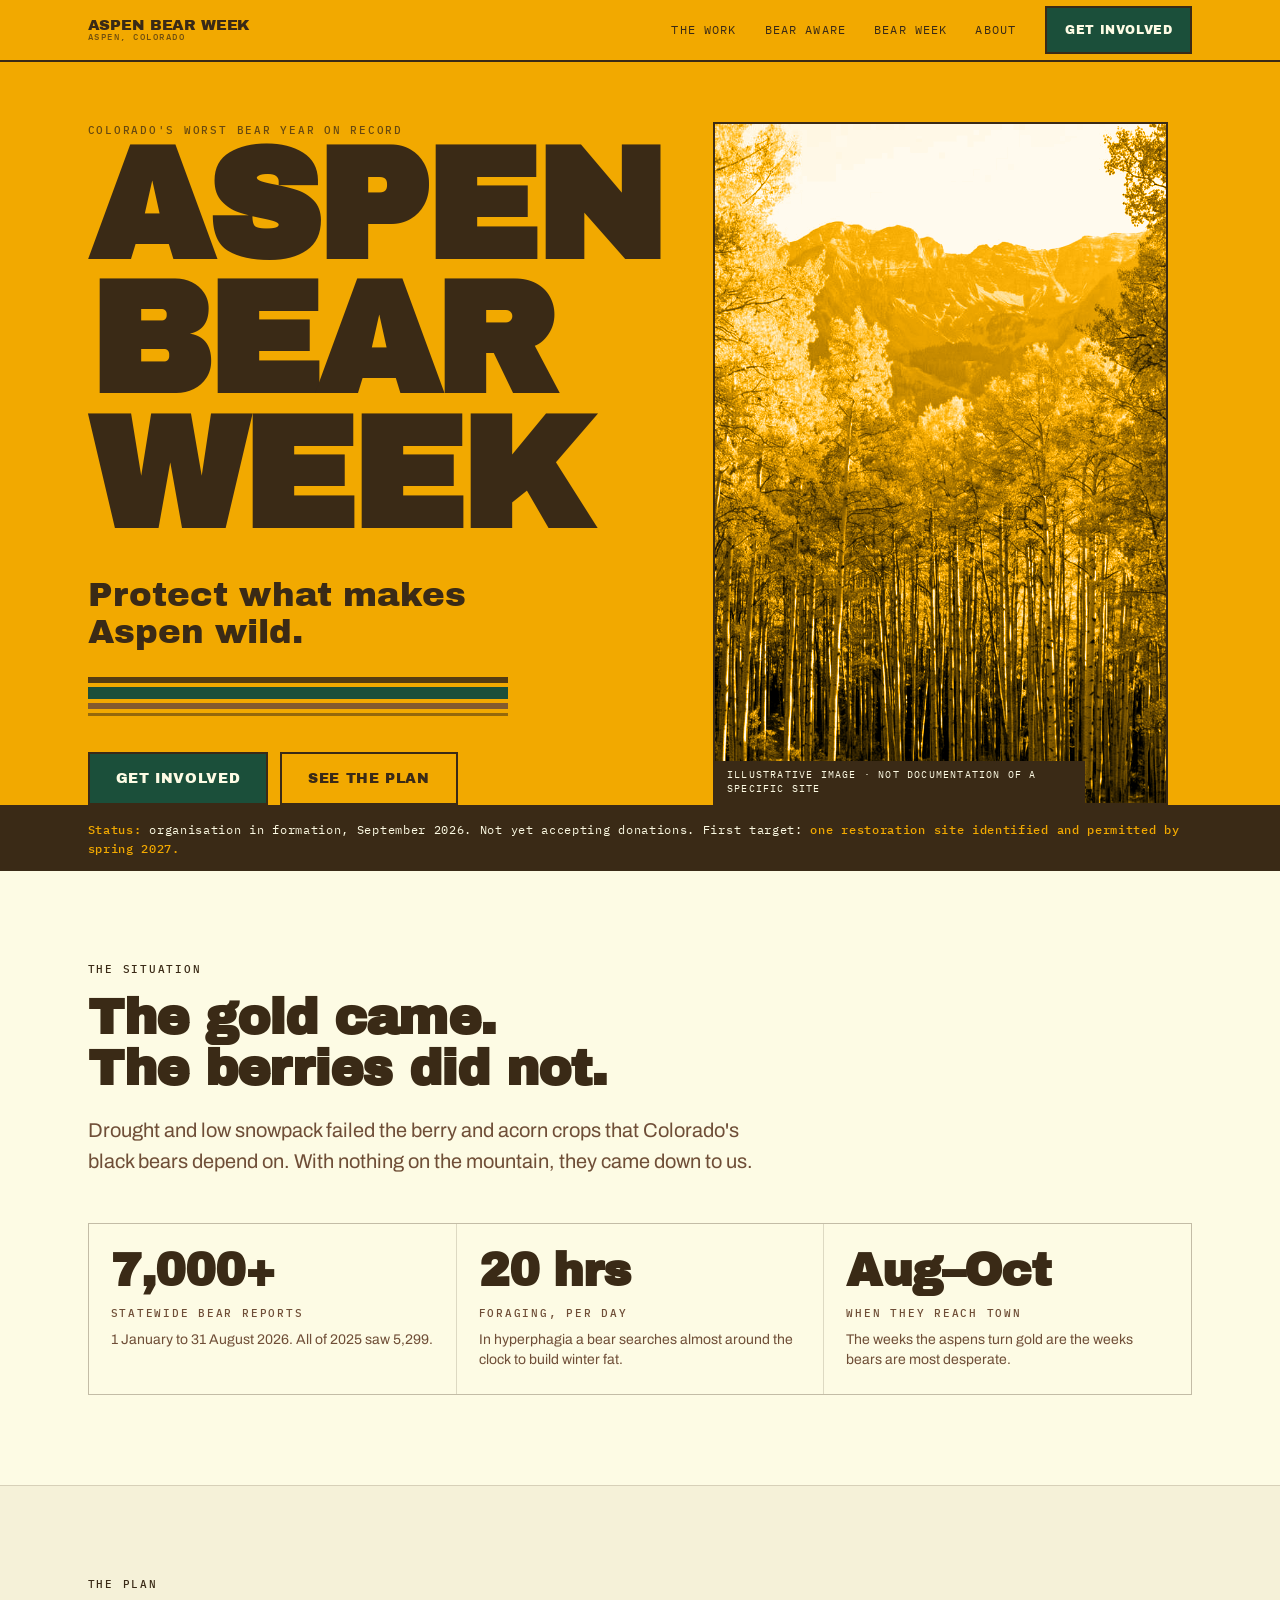
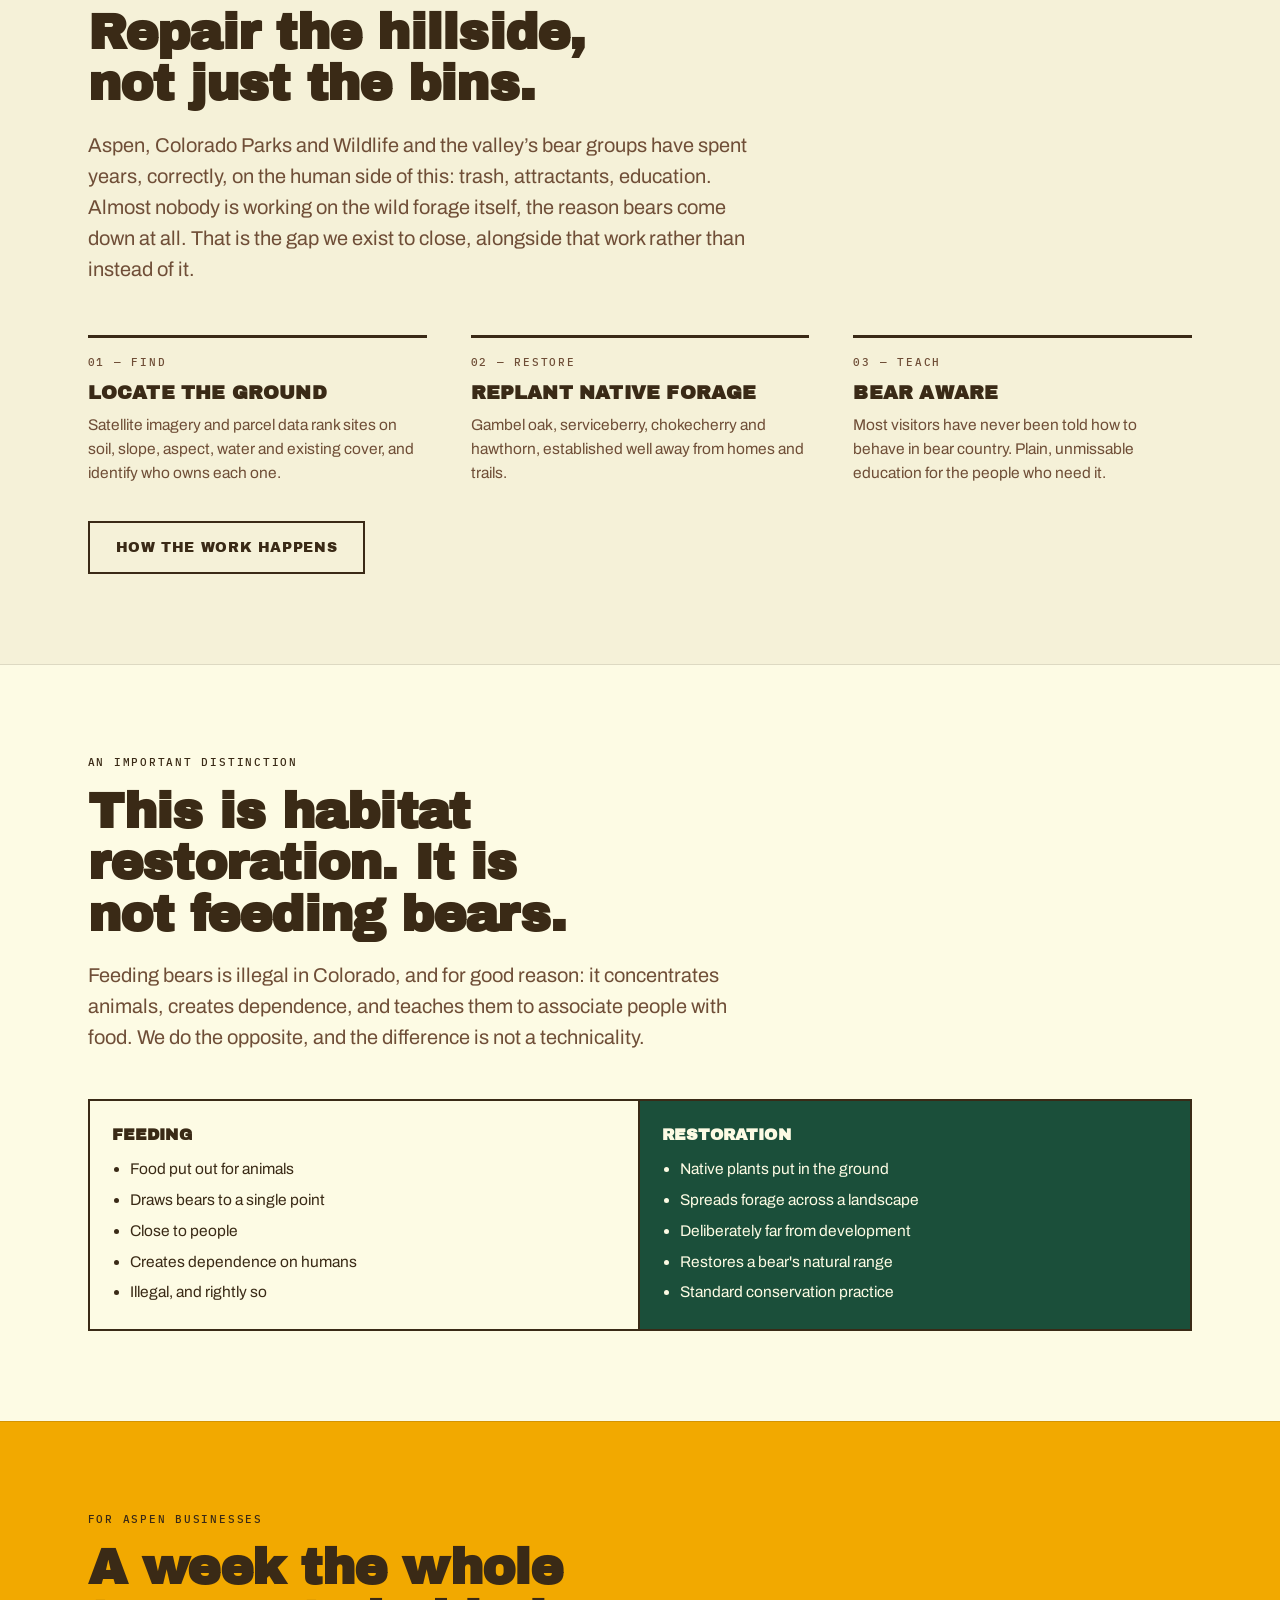
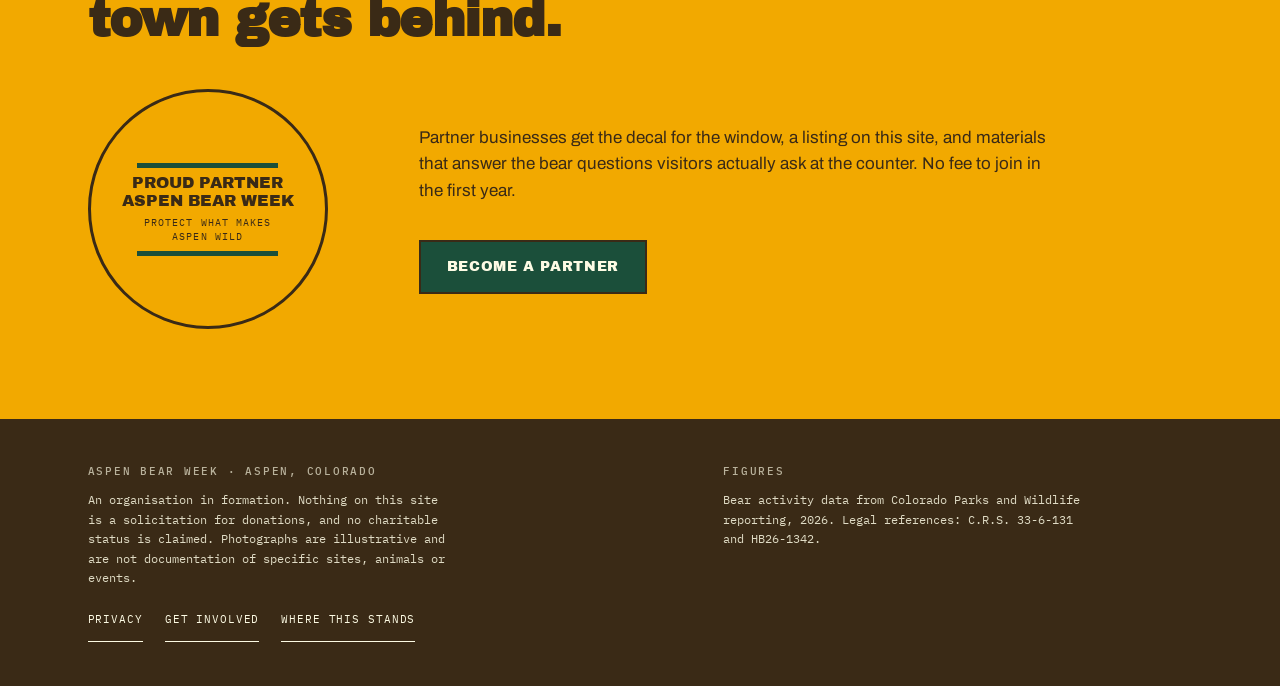
==== commit 07280ffb: "Audit the copy against the CPW editorial the City of Aspen signed, and fix it CPW published a seven-" ====
--- a/index.html
+++ b/index.html
@@ -64,10 +64,10 @@
         black bears depend on. With nothing on the mountain, they came down to us.</p>
       <div class="grid3">
         <div class="fig"><b>7,000+</b><span class="eyebrow">Statewide bear reports</span>
-          <small>1 January to 20 August 2026. The same window in 2025 saw roughly 5,400.</small></div>
+          <small>1 January to 31 August 2026. All of 2025 saw 5,299.</small></div>
         <div class="fig"><b>20 hrs</b><span class="eyebrow">Foraging, per day</span>
           <small>In hyperphagia a bear searches almost around the clock to build winter fat.</small></div>
-        <div class="fig"><b>Sep&ndash;Oct</b><span class="eyebrow">When they reach town</span>
+        <div class="fig"><b>Aug&ndash;Oct</b><span class="eyebrow">When they reach town</span>
           <small>The weeks the aspens turn gold are the weeks bears are most desperate.</small></div>
       </div>
     </div>
@@ -76,9 +76,11 @@
   <section class="band ruled">
     <div class="wrap">
       <span class="eyebrow">The plan</span>
-      <h2>Put the food back where it belongs.</h2>
-      <p class="lede">Aspen has spent years, correctly, on locking down trash. Nobody is working
-        on the other half of the problem: the wild food supply itself. That is the gap we exist to close.</p>
+      <h2>Repair the hillside, not just the bins.</h2>
+      <p class="lede">Aspen, Colorado Parks and Wildlife and the valley&rsquo;s bear groups have spent
+        years, correctly, on the human side of this: trash, attractants, education. Almost nobody is
+        working on the wild forage itself, the reason bears come down at all. That is the gap we exist
+        to close, alongside that work rather than instead of it.</p>
       <div class="steps">
         <div class="step"><span class="eyebrow">01 &mdash; Find</span><h3>Locate the ground</h3>
           <p>Satellite imagery and parcel data rank sites on soil, slope, aspect, water and existing
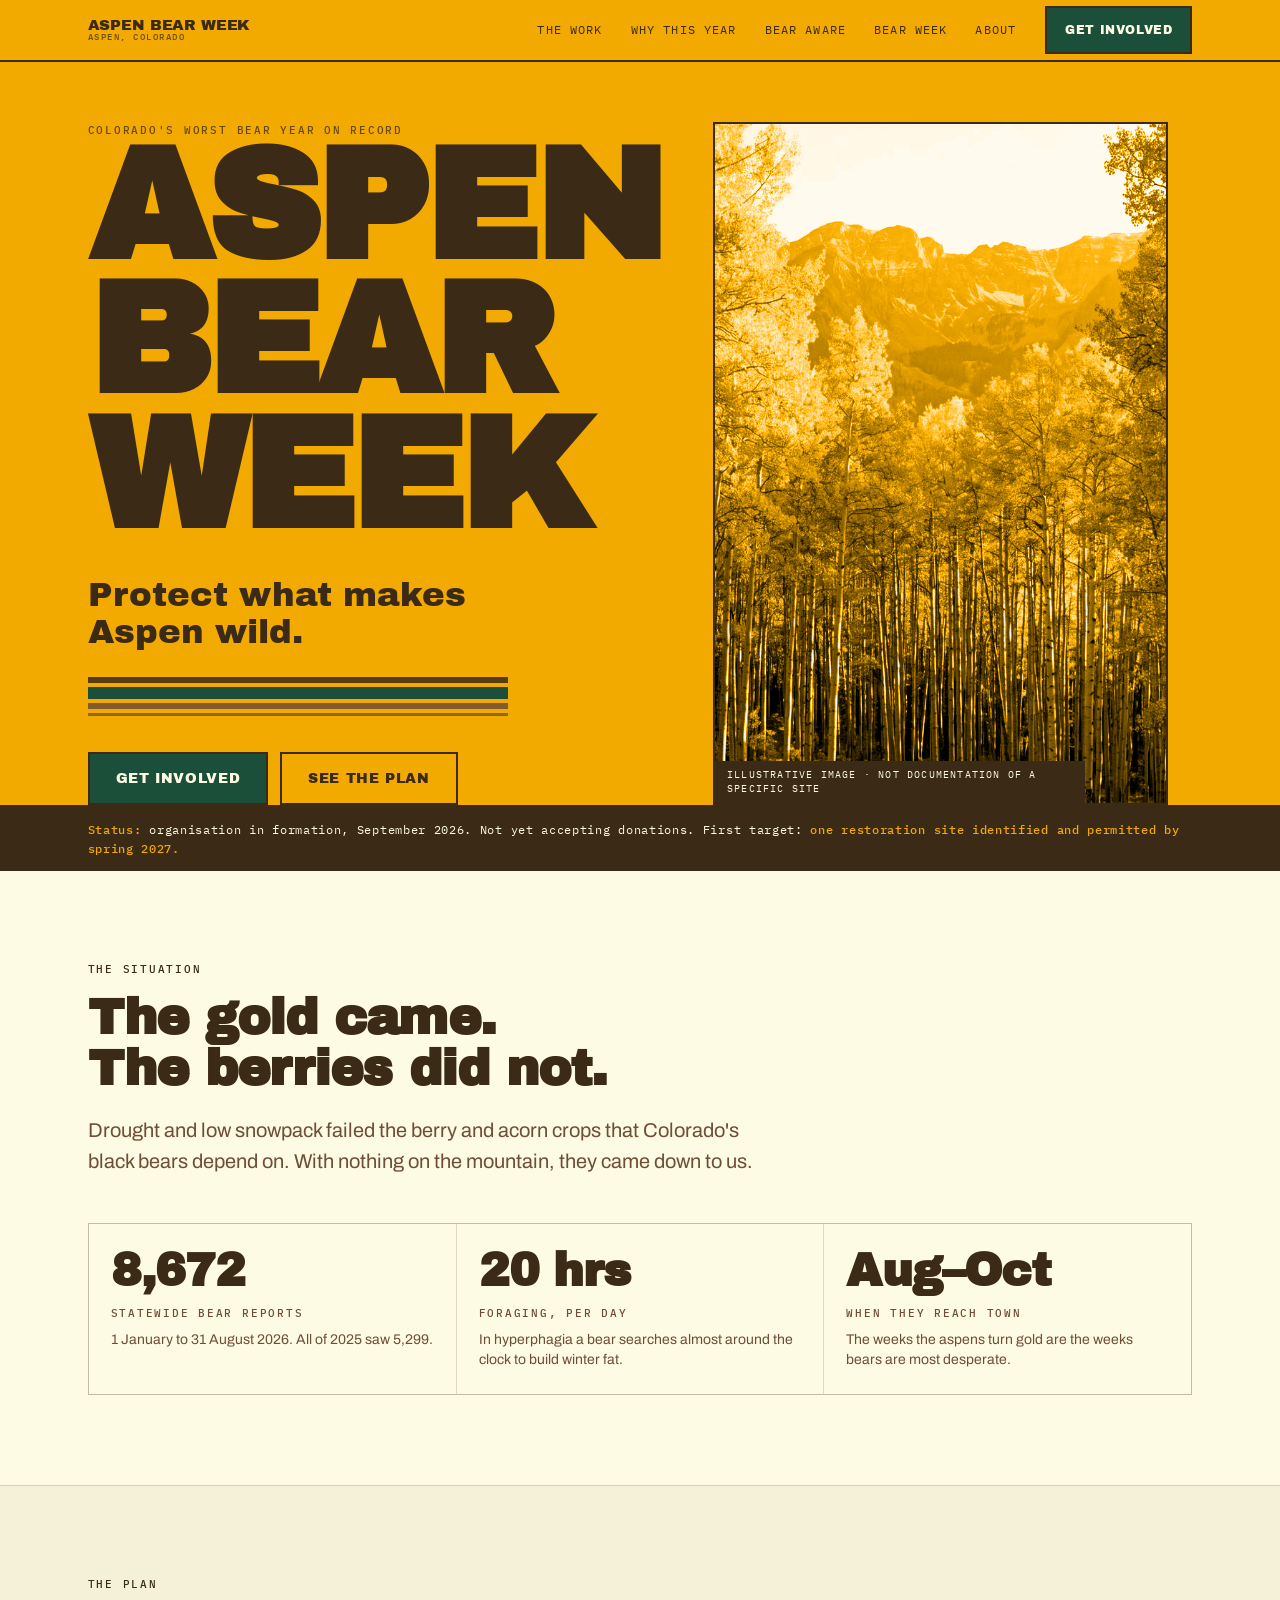
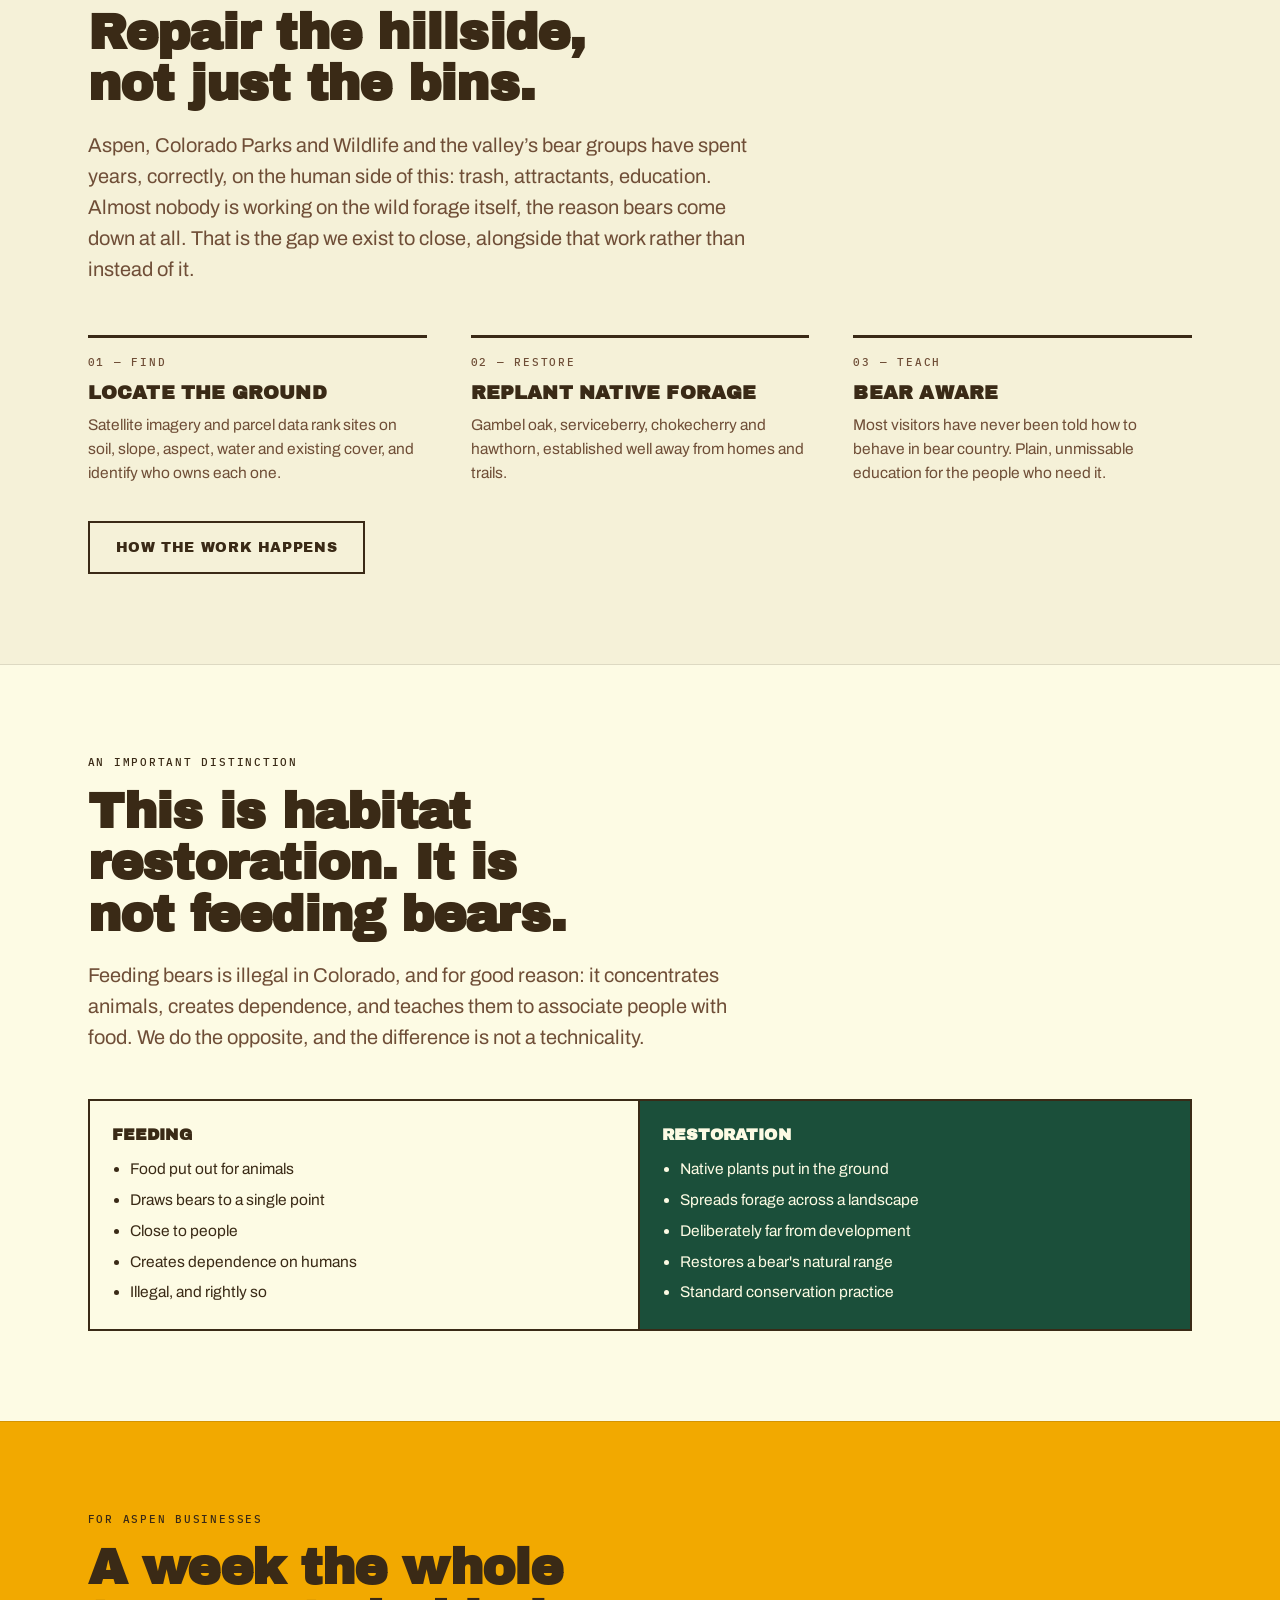
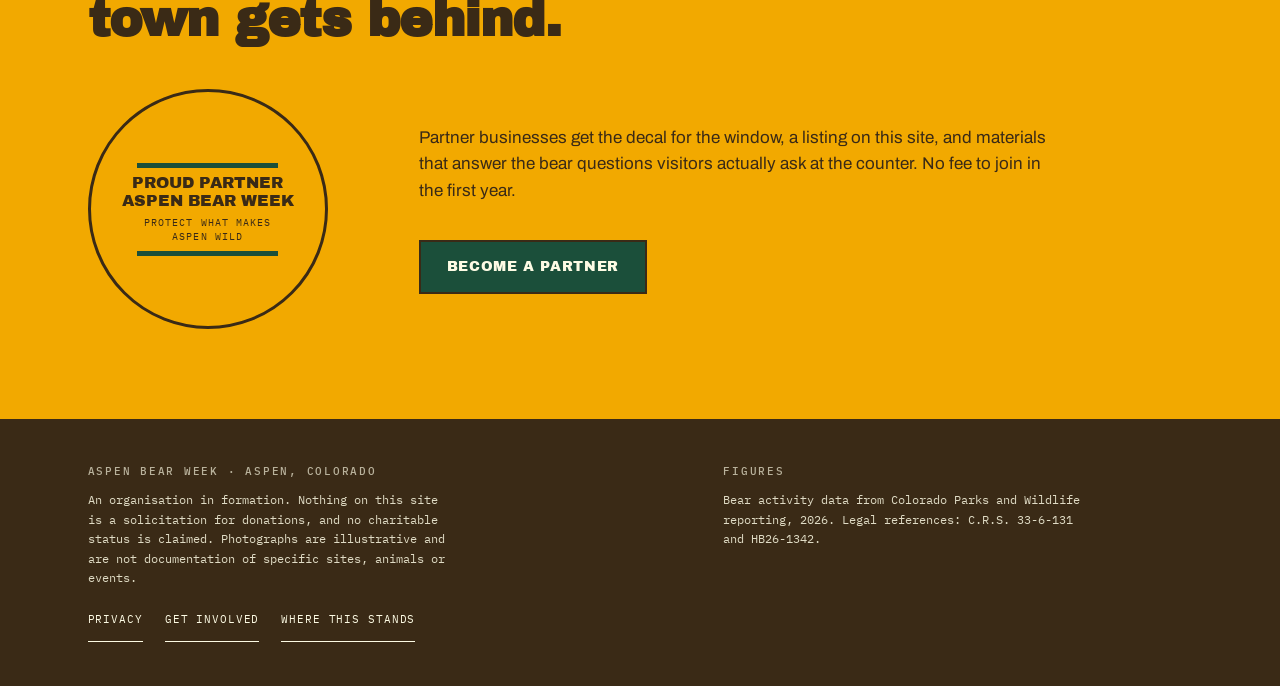
==== commit 29e4c4e4: "The knowledge layer: why there are so many bears this year, with the charts Adds /why-so-many-bears/" ====
--- a/index.html
+++ b/index.html
@@ -25,7 +25,7 @@
   <div class="nav-in">
     <a class="brand" href="">Aspen Bear Week<small>Aspen, Colorado</small></a>
     <button class="burger" id="burger" aria-expanded="false" aria-controls="links">Menu</button>
-    <div class="links" id="links"><a href="the-work/">The Work</a><a href="bear-aware/">Bear Aware</a><a href="bear-week/">Bear Week</a><a href="about/">About</a></div>
+    <div class="links" id="links"><a href="the-work/">The Work</a><a href="why-so-many-bears/">Why This Year</a><a href="bear-aware/">Bear Aware</a><a href="bear-week/">Bear Week</a><a href="about/">About</a></div>
     <a class="cta" href="get-involved/"><span class="cta-long">Get Involved</span><span class="cta-short">Join</span></a>
   </div>
 </nav>
@@ -63,7 +63,7 @@
       <p class="lede">Drought and low snowpack failed the berry and acorn crops that Colorado's
         black bears depend on. With nothing on the mountain, they came down to us.</p>
       <div class="grid3">
-        <div class="fig"><b>7,000+</b><span class="eyebrow">Statewide bear reports</span>
+        <div class="fig"><b>8,672</b><span class="eyebrow">Statewide bear reports</span>
           <small>1 January to 31 August 2026. All of 2025 saw 5,299.</small></div>
         <div class="fig"><b>20 hrs</b><span class="eyebrow">Foraging, per day</span>
           <small>In hyperphagia a bear searches almost around the clock to build winter fat.</small></div>
--- a/assets/css/site.css
+++ b/assets/css/site.css
@@ -294,24 +294,31 @@
      Numbered because it genuinely is a sequence: each step needs the one above
      it. This is the proof layer doing double duty as the reason there is no
      donate button. */
+  /* Default to the light surface. Ink-band overrides follow, because this list
+     is used on both grounds and bone-on-bone text is invisible. */
   .gate{list-style:none;counter-reset:g;margin:clamp(28px,4vw,44px) 0 0;padding:0;
-        border-top:1px solid rgba(253,251,228,.28)}
+        border-top:1px solid var(--rule-hard)}
   .gate-item{counter-increment:g;display:grid;grid-template-columns:auto 1fr;
              gap:16px 18px;padding:20px 0;
-             border-bottom:1px solid rgba(253,251,228,.28)}
+             border-bottom:1px solid var(--rule)}
   .gate-item::before{content:counter(g);font-family:var(--display);
-             font-size:clamp(26px,3.4vw,38px);line-height:.9;color:var(--gold);
+             font-size:clamp(26px,3.4vw,38px);line-height:.9;color:var(--green);
              font-variant-numeric:tabular-nums;grid-row:1 / span 2}
   .gate-item h3{margin:0;font-size:clamp(16px,2vw,19px);text-transform:none;
              letter-spacing:-.005em;align-self:center}
-  .gate-item p{margin:0;grid-column:2;font-size:15px;color:var(--bone);opacity:.74;
+  .gate-item p{margin:0;grid-column:2;font-size:15px;color:var(--oak);
              max-width:56ch}
+  .band-ink .gate{border-top-color:rgba(253,251,228,.28)}
+  .band-ink .gate-item{border-bottom-color:rgba(253,251,228,.28)}
+  .band-ink .gate-item::before{color:var(--gold)}
+  .band-ink .gate-item p{color:var(--bone);opacity:.74}
   @media (max-width:600px){
     .gate-item{gap:8px 14px}
     .gate-item h3{align-self:start}
   }
   .gate-foot{font-family:var(--mono);font-size:12px;letter-spacing:.05em;line-height:1.8;
-             margin:26px 0 0;max-width:56ch;opacity:.82}
+             margin:26px 0 0;max-width:56ch;color:var(--oak)}
+  .band-ink .gate-foot{color:var(--bone);opacity:.82}
 
   /* Footer nav: real targets, so it is a nav rather than a line of text.
      Separators are the gaps, not middots. */
@@ -332,3 +339,30 @@
       transition-duration:.01ms !important;scroll-behavior:auto !important}
     .btn:hover{transform:none}
   }
+
+  /* ============ CHARTS ============
+     Same computed SVGs the research PDF uses, so the page and the document
+     cannot disagree about a number. Ink stroke plus a direct value label on
+     every bar is the relief the gold's low contrast obliges. */
+  .ch{margin:clamp(28px,4vw,44px) 0 0;border:2px solid var(--ink);background:var(--bone-2);
+      padding:22px 20px 18px}
+  .band .ch{background:var(--bone)}
+  .ch figcaption{font-family:var(--mono);font-size:10.5px;letter-spacing:.06em;line-height:1.7;
+                 color:var(--oak);margin-top:13px;border-top:1px solid var(--rule);padding-top:11px}
+  .ch-title{font-family:var(--display);font-size:17px;line-height:1.25;margin:0 0 4px}
+  .ch-sub{font-size:14.5px;color:var(--oak);margin:0 0 8px;max-width:58ch}
+  .chart{width:100%;height:auto;display:block;overflow:visible}
+  .chart .ax{font-family:"IBM Plex Mono",ui-monospace,monospace;font-size:11px;fill:#6F4E37}
+  .chart .sub{font-family:"IBM Plex Mono",ui-monospace,monospace;font-size:9.5px;fill:#6F4E37;opacity:.85}
+  .chart .val{font-family:"Archivo",sans-serif;font-size:12px;font-weight:700;fill:#3A2A16}
+  /* The SVG scales with its viewBox, so CSS px here are user units, not device
+     px. At 375 the chart renders about 0.41x, so these are sized to land near
+     11px on the phone rather than 4px. */
+  @media (max-width:640px){
+    .ch{padding:16px 12px 14px}
+    .chart .ax{font-size:26px} .chart .val{font-size:27px} .chart .sub{font-size:21px}
+  }
+  .band-ink .grid3{background:rgba(253,251,228,.22);border-color:rgba(253,251,228,.22)}
+  .band-ink .grid3 > *{background:var(--ink)}
+  .band-ink .fig .eyebrow{color:var(--gold)}
+  .band-ink .fig small{color:var(--bone);opacity:.75}
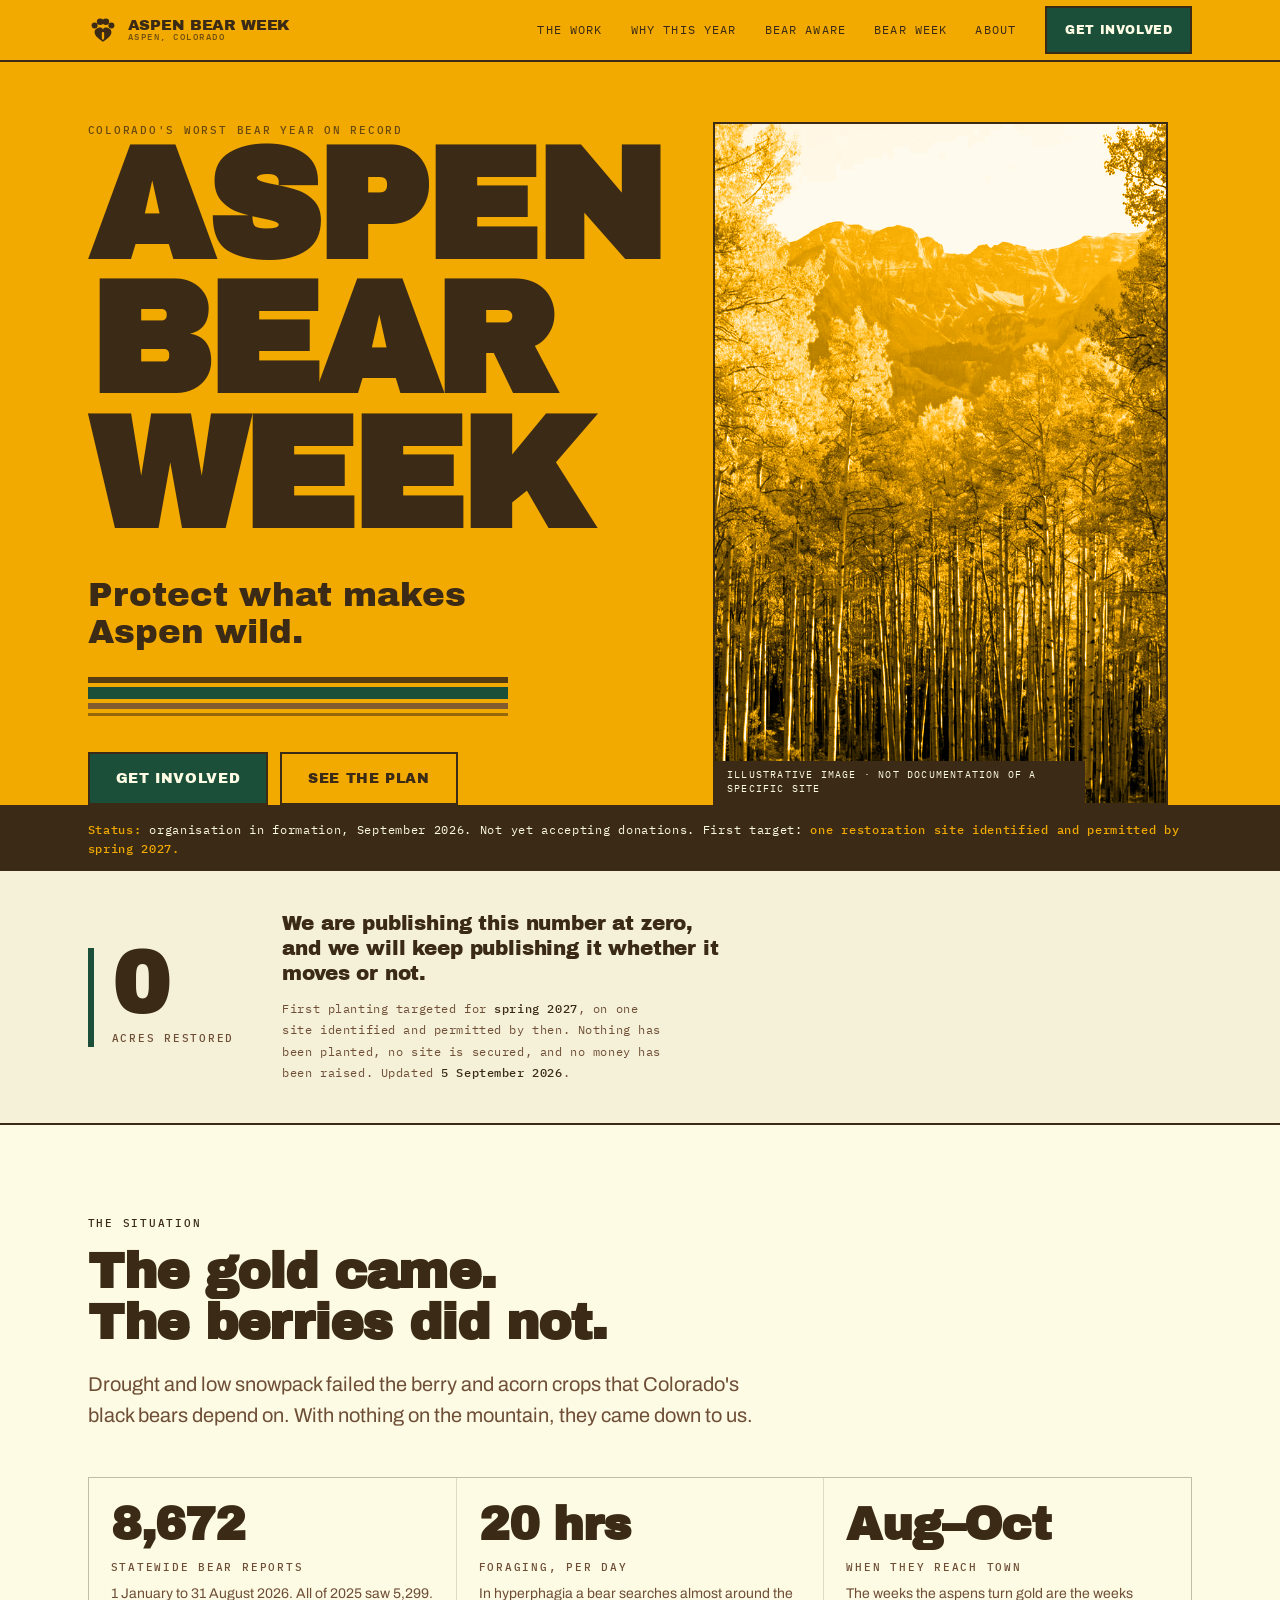
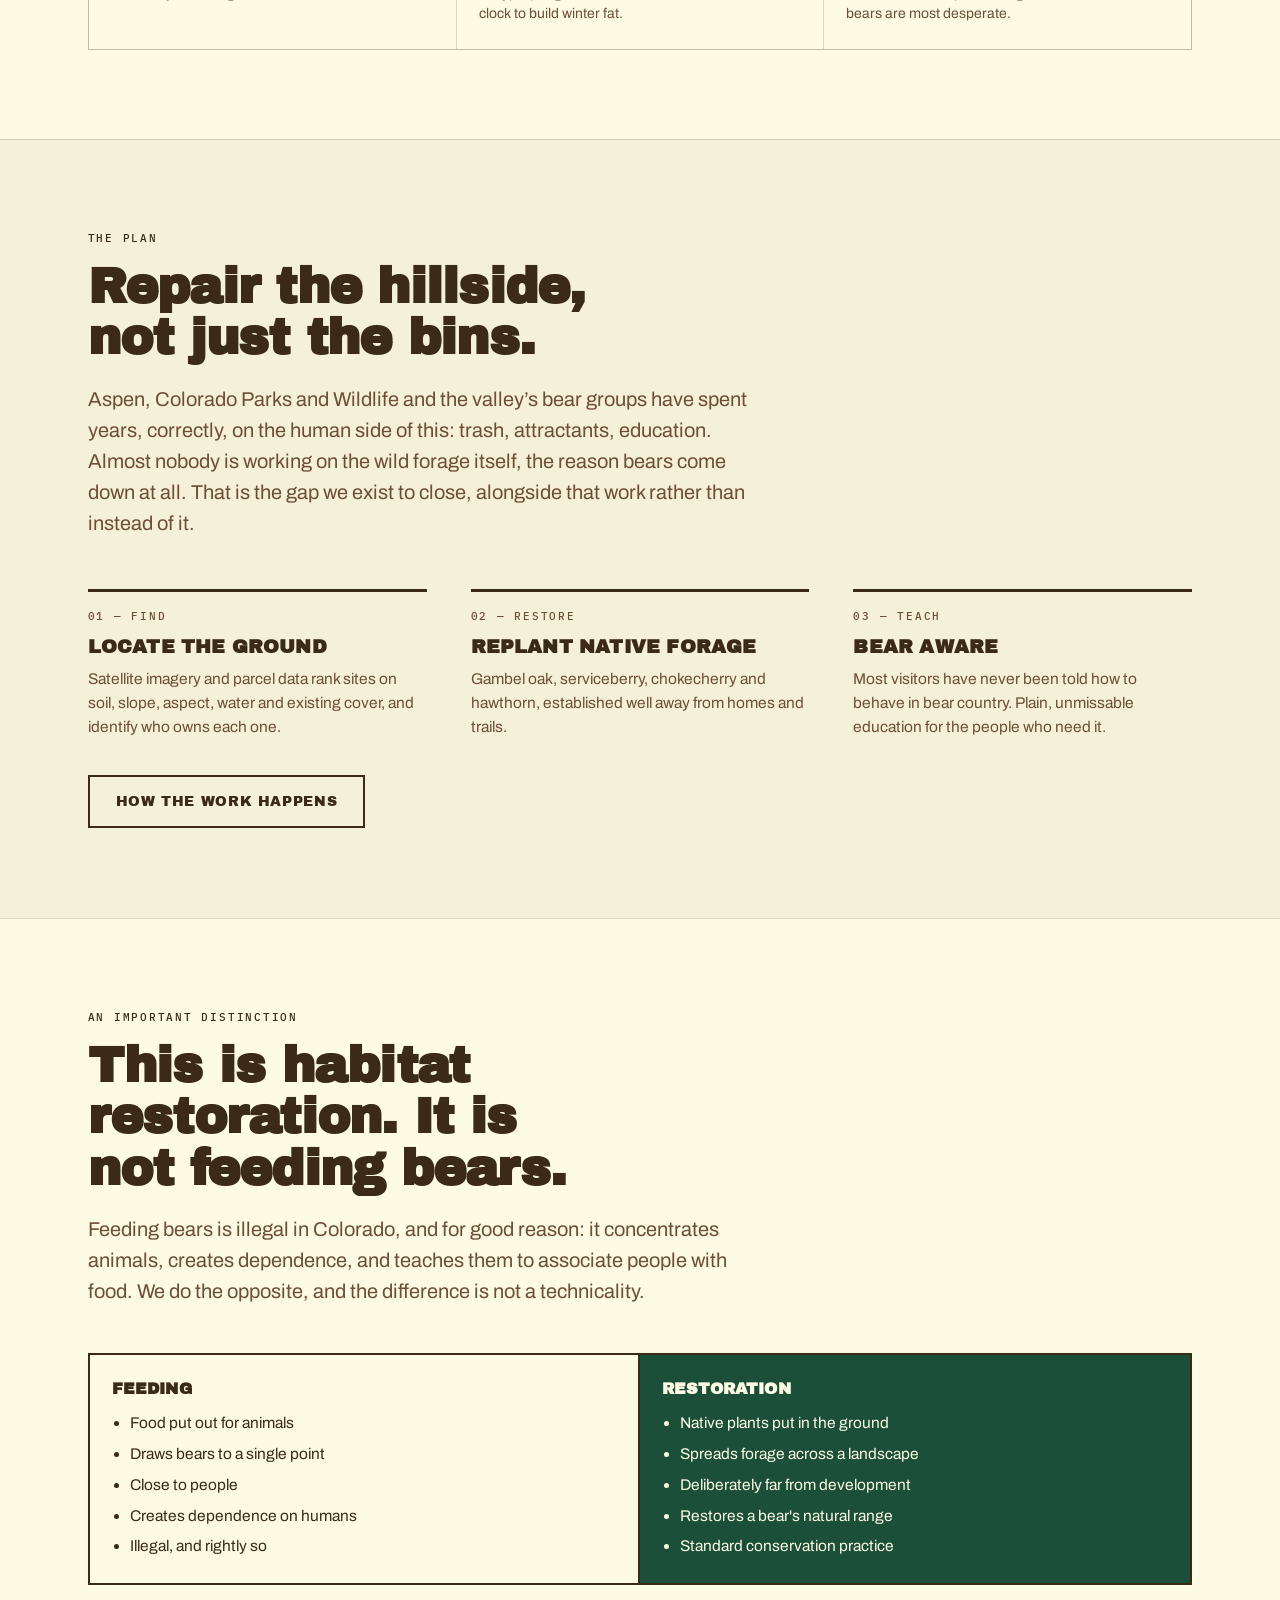
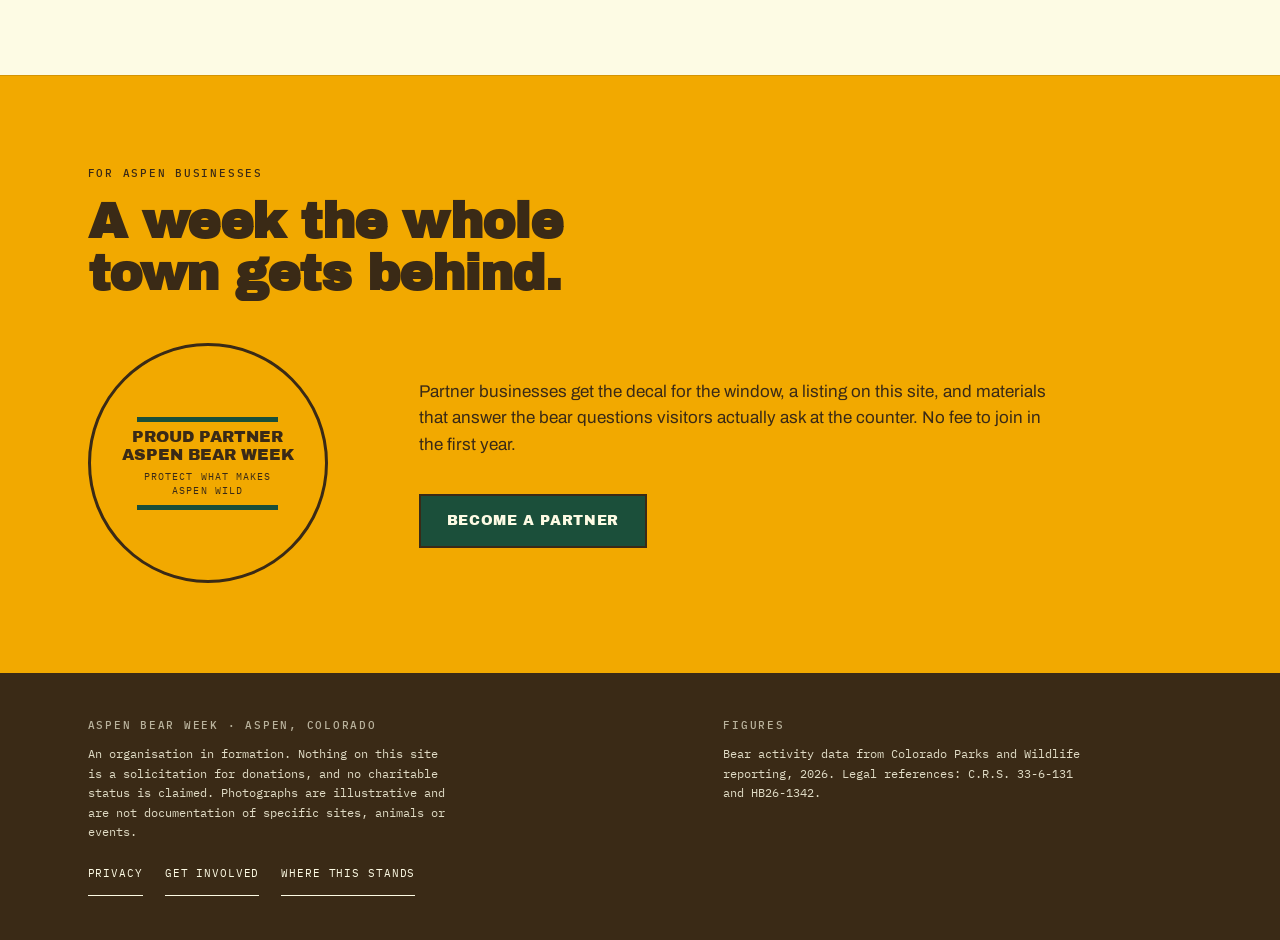
==== commit 50593b7b: "Close the Ocean gaps: a number that moves, and a mark that is not type The anatomy audit reported tw" ====
--- a/index.html
+++ b/index.html
@@ -18,12 +18,35 @@
 <link rel="preconnect" href="https://fonts.googleapis.com">
 <link rel="preconnect" href="https://fonts.gstatic.com" crossorigin>
 <link rel="stylesheet" href="https://fonts.googleapis.com/css2?family=Archivo+Black&family=Archivo:wght@400;500;600;700&family=IBM+Plex+Mono:wght@400;500&display=swap">
+<link rel="icon" href="favicon.svg" type="image/svg+xml">
+<link rel="mask-icon" href="favicon.svg" color="#3A2A16">
 <link rel="stylesheet" href="assets/css/site.css">
 </head>
 <body>
 <nav class="nav">
   <div class="nav-in">
-    <a class="brand" href="">Aspen Bear Week<small>Aspen, Colorado</small></a>
+    <a class="brand" href=""><svg class="mark" viewBox="0 0 100 100" aria-hidden="true" focusable="false"><g fill="currentColor" fill-rule="evenodd">
+    <circle cx="22" cy="35" r="10"/>
+    <circle cx="40.5" cy="22.5" r="11"/>
+    <circle cx="59.5" cy="22.5" r="11"/>
+    <circle cx="78" cy="35" r="10"/>
+    <path d="M50 89
+             C 33 78, 22 68, 22 57.5
+             C 22 47.5, 32 42, 42 42
+             C 46 42, 48.6 45, 50 49.5
+             C 51.4 45, 54 42, 58 42
+             C 68 42, 78 47.5, 78 57.5
+             C 78 68, 67 78, 50 89
+             Z
+             M50 83.5
+             C 52.9 81.2, 53.9 79, 53.9 74.5
+             L 53.9 60
+             C 53.9 57.9, 52.2 56.5, 50 56.5
+             C 47.8 56.5, 46.1 57.9, 46.1 60
+             L 46.1 74.5
+             C 46.1 79, 47.1 81.2, 50 83.5
+             Z"/>
+  </g></svg><span class="brand-t">Aspen Bear Week<small>Aspen, Colorado</small></span></a>
     <button class="burger" id="burger" aria-expanded="false" aria-controls="links">Menu</button>
     <div class="links" id="links"><a href="the-work/">The Work</a><a href="why-so-many-bears/">Why This Year</a><a href="bear-aware/">Bear Aware</a><a href="bear-week/">Bear Week</a><a href="about/">About</a></div>
     <a class="cta" href="get-involved/"><span class="cta-long">Get Involved</span><span class="cta-short">Join</span></a>
@@ -54,7 +77,26 @@
       <b>Status:</b> organisation in formation, September 2026.
       Not yet accepting donations. First target: <b>one restoration site identified and permitted by spring 2027.</b>
     </div>
+
   </div>
+
+  <section class="counter">
+    <div class="wrap">
+      <div class="counter-grid">
+        <div class="counter-n">
+          <b>0</b>
+          <span class="eyebrow">Acres restored</span>
+        </div>
+        <div>
+          <p class="counter-lede">We are publishing this number at zero, and we will keep
+            publishing it whether it moves or not.</p>
+          <p class="counter-note">First planting targeted for <b>spring 2027</b>, on one site
+            identified and permitted by then. Nothing has been planted, no site is secured, and
+            no money has been raised. Updated <b>5 September 2026</b>.</p>
+        </div>
+      </div>
+    </div>
+  </section>
 
   <section>
     <div class="wrap">
--- a/assets/css/site.css
+++ b/assets/css/site.css
@@ -366,3 +366,34 @@
   .band-ink .grid3 > *{background:var(--ink)}
   .band-ink .fig .eyebrow{color:var(--gold)}
   .band-ink .fig small{color:var(--bone);opacity:.75}
+
+  /* ============ THE MARK ============
+     Leaf-and-paw. Inherits currentColor so one file serves nav, ink bands and
+     the favicon without a second asset drifting out of sync. */
+  .mark{width:30px;height:30px;flex:0 0 auto;display:block}
+  .brand{display:inline-flex;flex-direction:row;align-items:center;gap:10px;
+         min-height:44px;padding-block:4px}
+  .brand-t{display:flex;flex-direction:column;justify-content:center;line-height:1.05}
+  @media (max-width:520px){ .mark{width:26px;height:26px} .brand{gap:8px} }
+
+  /* ============ THE COUNTER ============
+     A cause with a counter is working; a cause with only a mission statement is
+     hoping. Ours starts at zero, dated, which is more credible than a promise. */
+  /* Paint every colour explicitly. This block sat inside the ink status bar for
+     one build and silently inherited bone text on a bone ground, which is exactly
+     what inheriting a colour from a neighbour buys you. */
+  .counter{background:var(--bone-2);color:var(--ink);
+           border-bottom:2px solid var(--ink);
+           padding-block:clamp(26px,3.6vw,40px)}
+  .counter-grid{display:grid;grid-template-columns:1fr;gap:20px 40px;align-items:center}
+  @media (min-width:760px){ .counter-grid{grid-template-columns:auto 1fr;gap:48px} }
+  .counter-n{display:flex;flex-direction:column;align-items:flex-start;
+             border-left:6px solid var(--green);padding-left:18px}
+  .counter-n b{color:var(--ink);font-family:var(--display);font-size:clamp(54px,9vw,86px);line-height:.85;
+               letter-spacing:-.035em;font-variant-numeric:tabular-nums}
+  .counter-n .eyebrow{color:var(--oak);margin-top:9px}
+  .counter-lede{color:var(--ink);font-family:var(--display);font-size:clamp(16px,2.1vw,20px);line-height:1.25;
+                margin:0;max-width:34ch;letter-spacing:-.008em}
+  .counter-note{font-family:var(--mono);font-size:11.5px;letter-spacing:.05em;line-height:1.85;
+                color:var(--oak);margin:12px 0 0;max-width:56ch}
+  .counter-note b{color:var(--ink);font-weight:500}
